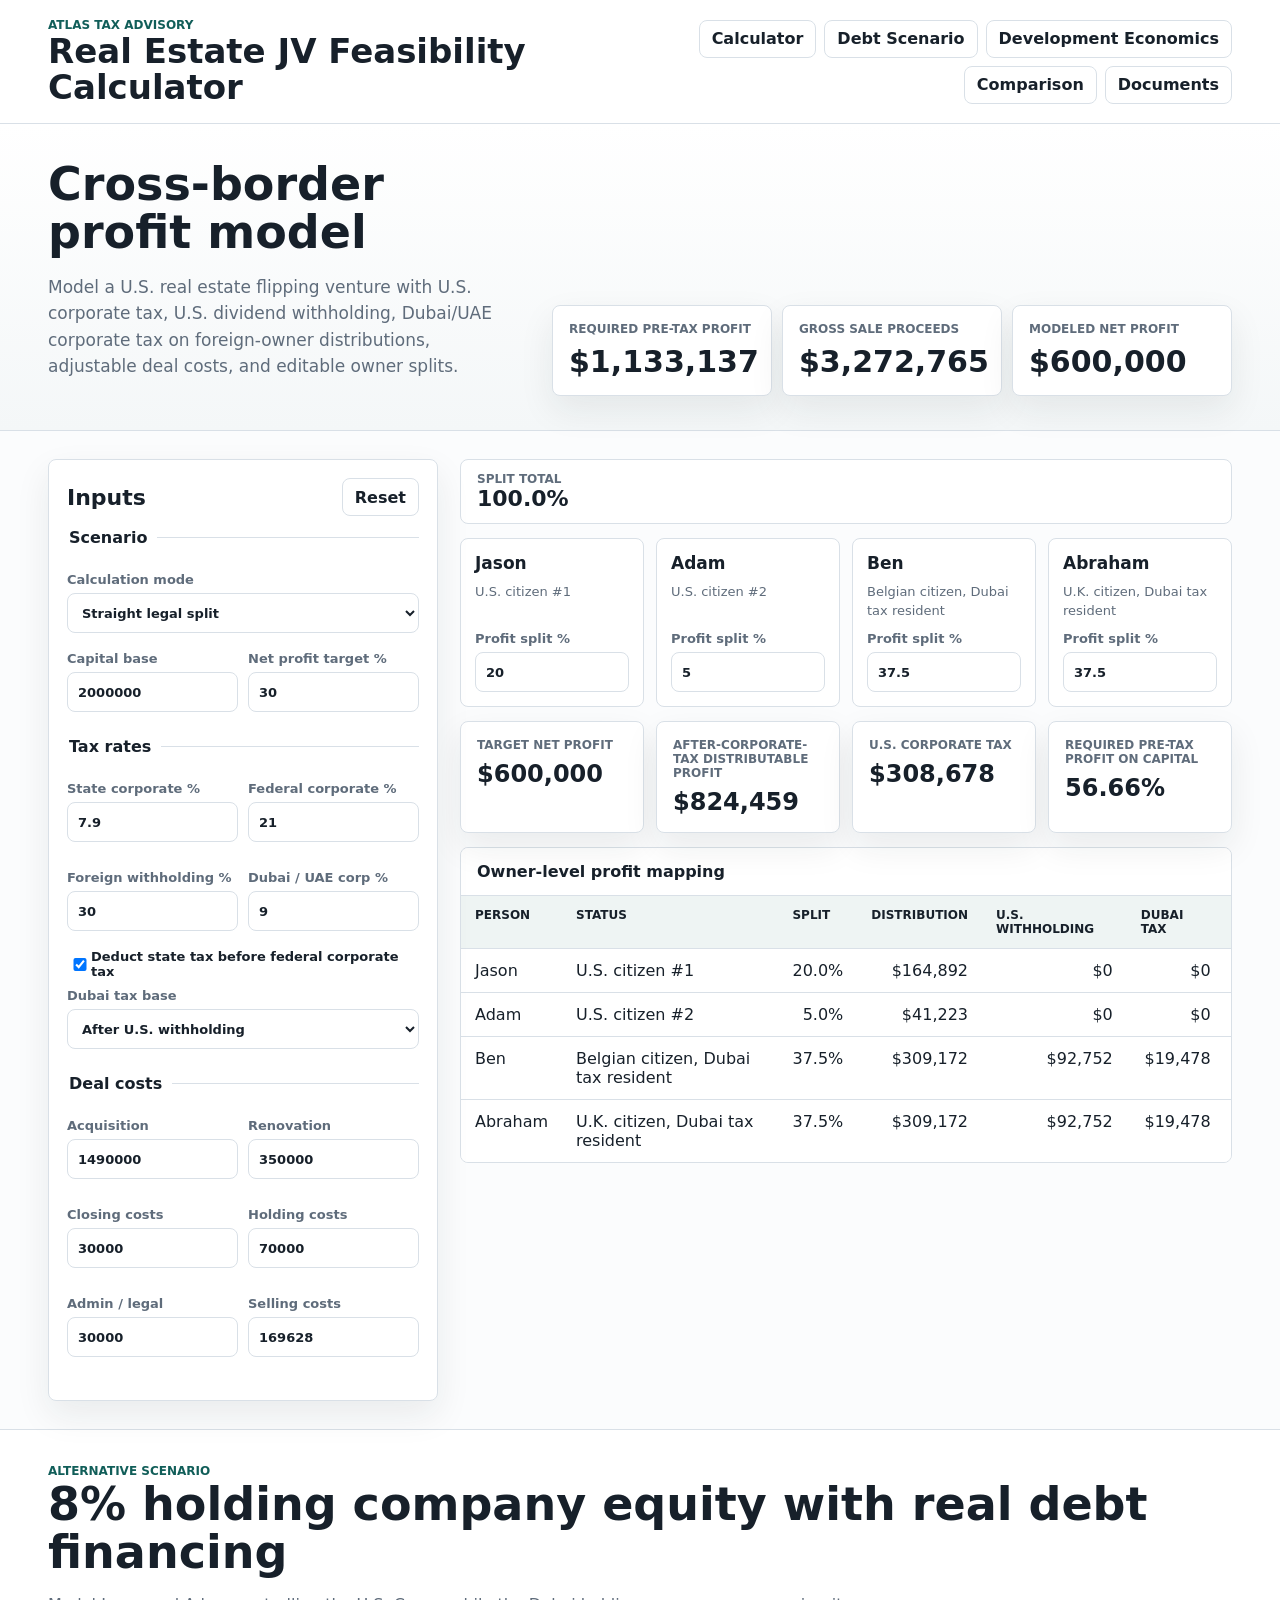
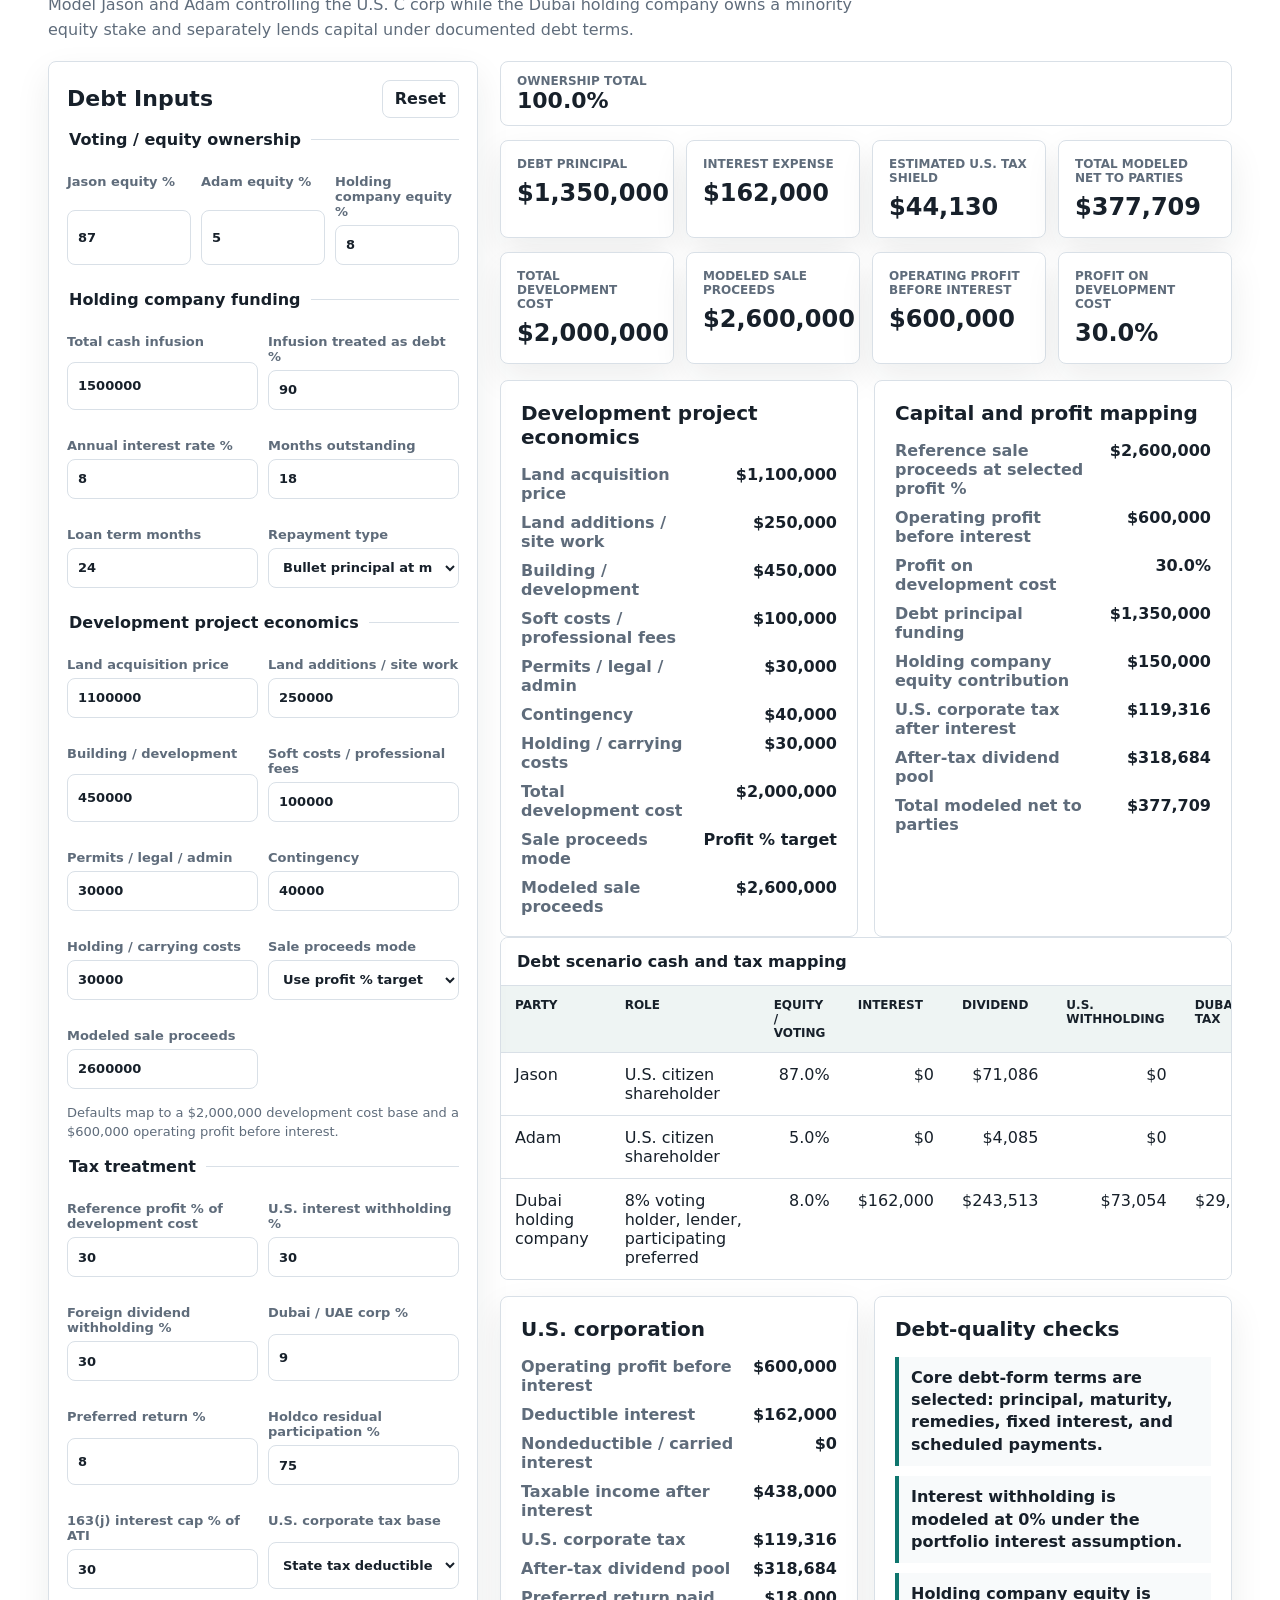
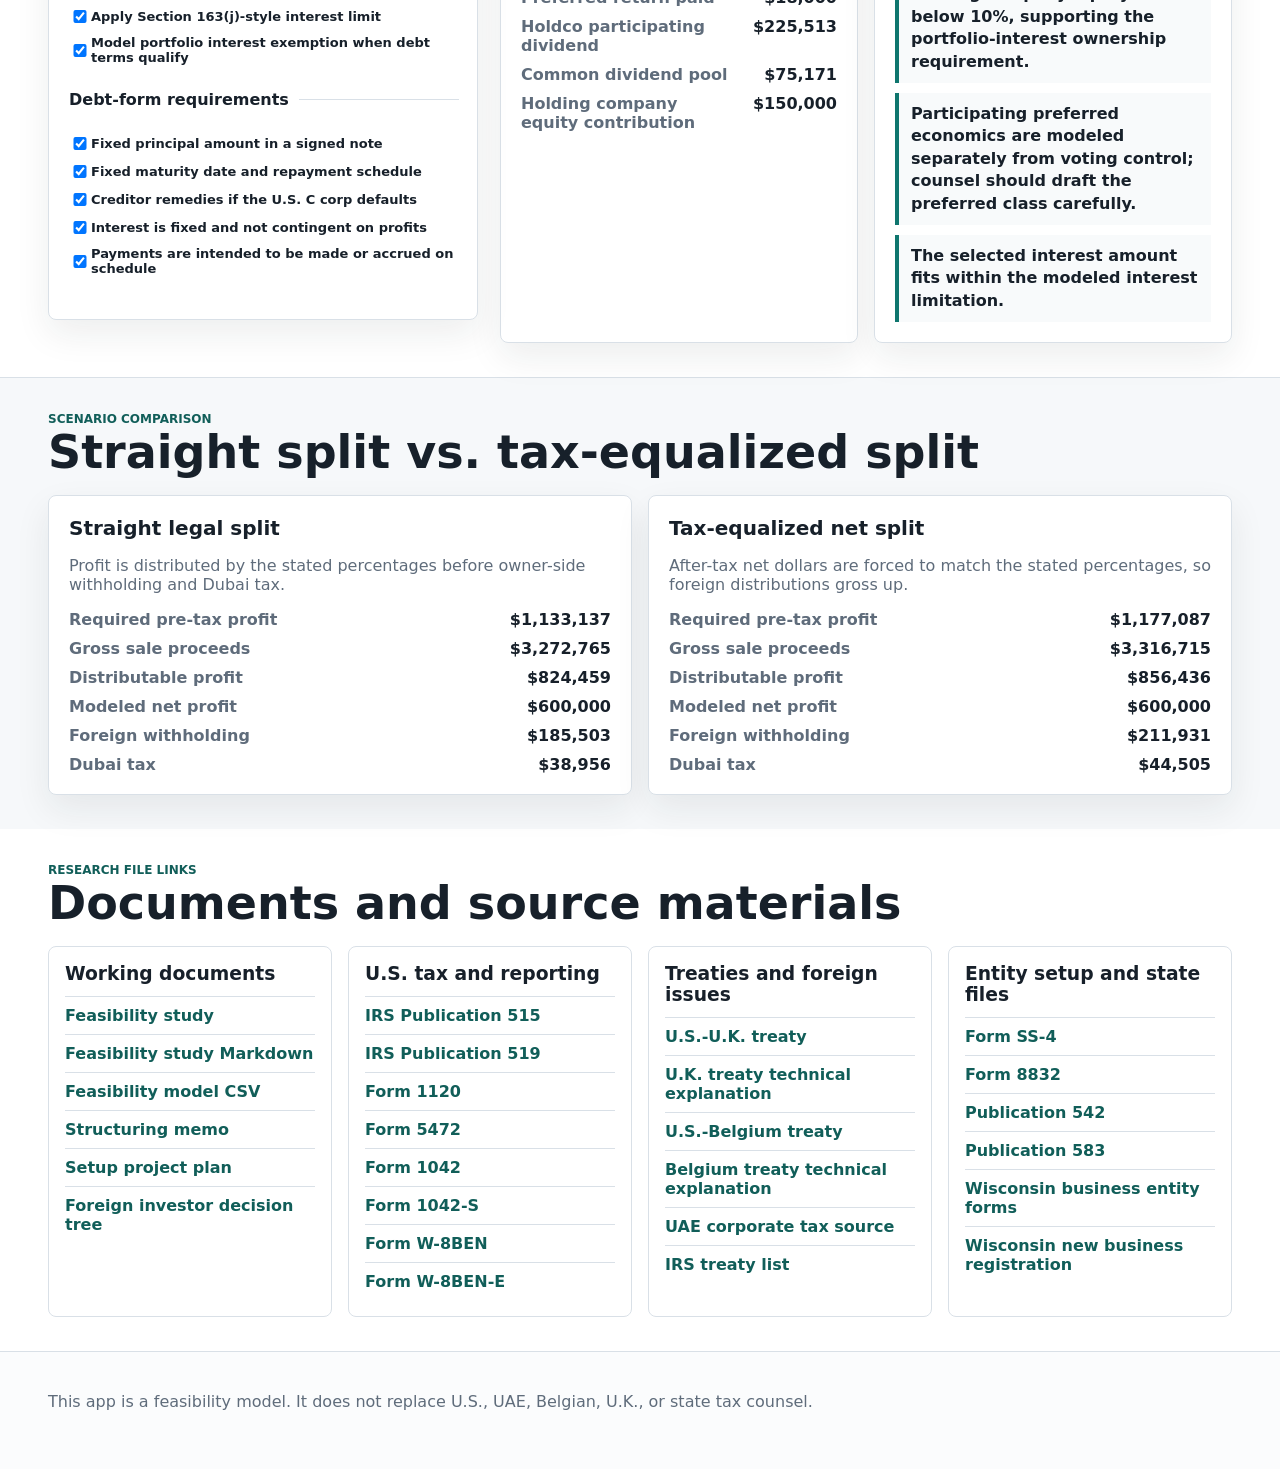
==== index.html @ 11dcb3d6 "Bust cache for development economics assets" ====
<!doctype html>
<html lang="en">
  <head>
    <meta charset="utf-8">
    <meta name="viewport" content="width=device-width, initial-scale=1">
    <title>Real Estate JV Tax Feasibility App</title>
    <link rel="stylesheet" href="assets/styles.css?v=20260604-dev-economics">
  </head>
  <body>
    <header class="topbar">
      <div>
        <p class="eyebrow">Atlas Tax Advisory</p>
        <h1>Real Estate JV Feasibility Calculator</h1>
      </div>
      <nav aria-label="Document navigation">
        <a href="#calculator">Calculator</a>
        <a href="#debt-scenario">Debt Scenario</a>
        <a href="#development-economics">Development Economics</a>
        <a href="#comparison">Comparison</a>
        <a href="#documents">Documents</a>
      </nav>
    </header>

    <main>
      <section class="summary-band" aria-labelledby="summary-title">
        <div>
          <h2 id="summary-title">Cross-border profit model</h2>
          <p>
            Model a U.S. real estate flipping venture with U.S. corporate tax, U.S. dividend withholding,
            Dubai/UAE corporate tax on foreign-owner distributions, adjustable deal costs, and editable owner splits.
          </p>
        </div>
        <div class="metric-strip" aria-live="polite">
          <div>
            <span>Required pre-tax profit</span>
            <strong id="heroPretax">$0</strong>
          </div>
          <div>
            <span>Gross sale proceeds</span>
            <strong id="heroProceeds">$0</strong>
          </div>
          <div>
            <span>Modeled net profit</span>
            <strong id="heroNet">$0</strong>
          </div>
        </div>
      </section>

      <section id="calculator" class="layout">
        <aside class="control-panel" aria-label="Calculator inputs">
          <div class="panel-head">
            <h2>Inputs</h2>
            <button id="resetBtn" type="button">Reset</button>
          </div>

          <fieldset>
            <legend>Scenario</legend>
            <label>
              <span>Calculation mode</span>
              <select id="mode">
                <option value="legal">Straight legal split</option>
                <option value="equalized">Tax-equalized net split</option>
              </select>
            </label>
            <div class="two-col">
              <label>
                <span>Capital base</span>
                <input id="capital" type="number" min="0" step="10000" value="2000000">
              </label>
              <label>
                <span>Net profit target %</span>
                <input id="targetNetPct" type="number" min="0" step="0.1" value="30">
              </label>
            </div>
          </fieldset>

          <fieldset>
            <legend>Tax rates</legend>
            <div class="two-col">
              <label>
                <span>State corporate %</span>
                <input id="stateTax" type="number" min="0" step="0.1" value="7.9">
              </label>
              <label>
                <span>Federal corporate %</span>
                <input id="federalTax" type="number" min="0" step="0.1" value="21">
              </label>
              <label>
                <span>Foreign withholding %</span>
                <input id="withholdingTax" type="number" min="0" step="0.1" value="30">
              </label>
              <label>
                <span>Dubai / UAE corp %</span>
                <input id="uaeTax" type="number" min="0" step="0.1" value="9">
              </label>
            </div>
            <label class="check-row">
              <input id="stateDeductible" type="checkbox" checked>
              <span>Deduct state tax before federal corporate tax</span>
            </label>
            <label>
              <span>Dubai tax base</span>
              <select id="uaeTaxBase">
                <option value="afterWithholding">After U.S. withholding</option>
                <option value="beforeWithholding">Before U.S. withholding</option>
              </select>
            </label>
          </fieldset>

          <fieldset>
            <legend>Deal costs</legend>
            <div class="two-col">
              <label>
                <span>Acquisition</span>
                <input id="acquisitionCost" type="number" min="0" step="10000" value="1490000">
              </label>
              <label>
                <span>Renovation</span>
                <input id="renovationCost" type="number" min="0" step="10000" value="350000">
              </label>
              <label>
                <span>Closing costs</span>
                <input id="closingCost" type="number" min="0" step="1000" value="30000">
              </label>
              <label>
                <span>Holding costs</span>
                <input id="holdingCost" type="number" min="0" step="1000" value="70000">
              </label>
              <label>
                <span>Admin / legal</span>
                <input id="adminCost" type="number" min="0" step="1000" value="30000">
              </label>
              <label>
                <span>Selling costs</span>
                <input id="sellingCost" type="number" min="0" step="1000" value="169628">
              </label>
            </div>
          </fieldset>
        </aside>

        <section class="workspace" aria-label="Calculator results">
          <div class="status-row">
            <div>
              <span>Split total</span>
              <strong id="splitTotal">100.0%</strong>
            </div>
            <p id="splitWarning" class="warning" role="status"></p>
          </div>

          <div class="owners" id="owners"></div>

          <div class="result-grid">
            <article>
              <span>Target net profit</span>
              <strong id="targetNet">$0</strong>
            </article>
            <article>
              <span>After-corporate-tax distributable profit</span>
              <strong id="distributableProfit">$0</strong>
            </article>
            <article>
              <span>U.S. corporate tax</span>
              <strong id="corpTaxTotal">$0</strong>
            </article>
            <article>
              <span>Required pre-tax profit on capital</span>
              <strong id="pretaxPct">0.0%</strong>
            </article>
          </div>

          <div class="table-wrap">
            <table>
              <caption>Owner-level profit mapping</caption>
              <thead>
                <tr>
                  <th>Person</th>
                  <th>Status</th>
                  <th>Split</th>
                  <th>Distribution</th>
                  <th>U.S. withholding</th>
                  <th>Dubai tax</th>
                  <th>Modeled net</th>
                </tr>
              </thead>
              <tbody id="ownerRows"></tbody>
            </table>
          </div>
        </section>
      </section>

      <section id="debt-scenario" class="debt-band" aria-labelledby="debt-title">
        <div class="section-title">
          <p class="eyebrow">Alternative scenario</p>
          <h2 id="debt-title">8% holding company equity with real debt financing</h2>
          <p>
            Model Jason and Adam controlling the U.S. C corp while the Dubai holding company owns a minority
            equity stake and separately lends capital under documented debt terms.
          </p>
        </div>

        <div class="debt-layout">
          <aside class="control-panel debt-panel" aria-label="Debt scenario inputs">
            <div class="panel-head">
              <h2>Debt Inputs</h2>
              <button id="debtResetBtn" type="button">Reset</button>
            </div>

            <fieldset>
              <legend>Voting / equity ownership</legend>
              <div class="three-col">
                <label>
                  <span>Jason equity %</span>
                  <input id="debtJasonEquity" type="number" min="0" step="0.1" value="87">
                </label>
                <label>
                  <span>Adam equity %</span>
                  <input id="debtAdamEquity" type="number" min="0" step="0.1" value="5">
                </label>
                <label>
                  <span>Holding company equity %</span>
                  <input id="debtHoldcoEquity" type="number" min="0" step="0.1" value="8">
                </label>
              </div>
            </fieldset>

            <fieldset>
              <legend>Holding company funding</legend>
              <div class="two-col">
                <label>
                  <span>Total cash infusion</span>
                  <input id="holdcoInfusion" type="number" min="0" step="10000" value="1500000">
                </label>
                <label>
                  <span>Infusion treated as debt %</span>
                  <input id="debtFundingPct" type="number" min="0" max="100" step="1" value="90">
                </label>
                <label>
                  <span>Annual interest rate %</span>
                  <input id="interestRate" type="number" min="0" step="0.1" value="8">
                </label>
                <label>
                  <span>Months outstanding</span>
                  <input id="monthsOutstanding" type="number" min="1" step="1" value="18">
                </label>
                <label>
                  <span>Loan term months</span>
                  <input id="loanTermMonths" type="number" min="1" step="1" value="24">
                </label>
                <label>
                  <span>Repayment type</span>
                  <select id="repaymentType">
                    <option value="bullet">Bullet principal at maturity</option>
                    <option value="amortizing">Level principal amortization</option>
                  </select>
                </label>
              </div>
            </fieldset>

            <fieldset id="development-economics">
              <legend>Development project economics</legend>
              <div class="two-col">
                <label>
                  <span>Land acquisition price</span>
                  <input id="devLandCost" type="number" min="0" step="10000" value="1100000">
                </label>
                <label>
                  <span>Land additions / site work</span>
                  <input id="devLandImprovements" type="number" min="0" step="10000" value="250000">
                </label>
                <label>
                  <span>Building / development</span>
                  <input id="devHardCosts" type="number" min="0" step="10000" value="450000">
                </label>
                <label>
                  <span>Soft costs / professional fees</span>
                  <input id="devSoftCosts" type="number" min="0" step="5000" value="100000">
                </label>
                <label>
                  <span>Permits / legal / admin</span>
                  <input id="devAdminCosts" type="number" min="0" step="5000" value="30000">
                </label>
                <label>
                  <span>Contingency</span>
                  <input id="devContingency" type="number" min="0" step="5000" value="40000">
                </label>
                <label>
                  <span>Holding / carrying costs</span>
                  <input id="devCarryingCosts" type="number" min="0" step="5000" value="30000">
                </label>
                <label>
                  <span>Sale proceeds mode</span>
                  <select id="devSaleMode">
                    <option value="targetProfit">Use profit % target</option>
                    <option value="manualSale">Use manual sale proceeds</option>
                  </select>
                </label>
                <label>
                  <span>Modeled sale proceeds</span>
                  <input id="devSaleProceeds" type="number" min="0" step="10000" value="2600000">
                </label>
              </div>
              <p class="field-note">
                Defaults map to a $2,000,000 development cost base and a $600,000 operating profit before interest.
              </p>
            </fieldset>

            <fieldset>
              <legend>Tax treatment</legend>
              <div class="two-col">
                <label>
                  <span>Reference profit % of development cost</span>
                  <input id="debtOperatingProfitPct" type="number" min="0" step="0.1" value="30">
                </label>
                <label>
                  <span>U.S. interest withholding %</span>
                  <input id="interestWithholdingRate" type="number" min="0" step="0.1" value="30">
                </label>
                <label>
                  <span>Foreign dividend withholding %</span>
                  <input id="debtDividendWithholdingRate" type="number" min="0" step="0.1" value="30">
                </label>
                <label>
                  <span>Dubai / UAE corp %</span>
                  <input id="debtUaeTaxRate" type="number" min="0" step="0.1" value="9">
                </label>
                <label>
                  <span>Preferred return %</span>
                  <input id="preferredReturnRate" type="number" min="0" step="0.1" value="8">
                </label>
                <label>
                  <span>Holdco residual participation %</span>
                  <input id="preferredParticipationPct" type="number" min="0" max="100" step="0.1" value="75">
                </label>
                <label>
                  <span>163(j) interest cap % of ATI</span>
                  <input id="interestLimitPct" type="number" min="0" step="1" value="30">
                </label>
                <label>
                  <span>U.S. corporate tax base</span>
                  <select id="debtStateDeductible">
                    <option value="yes">State tax deductible federally</option>
                    <option value="no">State tax not deductible federally</option>
                  </select>
                </label>
              </div>
              <label class="check-row">
                <input id="applyInterestLimit" type="checkbox" checked>
                <span>Apply Section 163(j)-style interest limit</span>
              </label>
              <label class="check-row">
                <input id="portfolioInterestExemption" type="checkbox" checked>
                <span>Model portfolio interest exemption when debt terms qualify</span>
              </label>
            </fieldset>

            <fieldset>
              <legend>Debt-form requirements</legend>
              <label class="check-row">
                <input id="fixedPrincipal" type="checkbox" checked>
                <span>Fixed principal amount in a signed note</span>
              </label>
              <label class="check-row">
                <input id="fixedMaturity" type="checkbox" checked>
                <span>Fixed maturity date and repayment schedule</span>
              </label>
              <label class="check-row">
                <input id="creditorRights" type="checkbox" checked>
                <span>Creditor remedies if the U.S. C corp defaults</span>
              </label>
              <label class="check-row">
                <input id="nonContingentInterest" type="checkbox" checked>
                <span>Interest is fixed and not contingent on profits</span>
              </label>
              <label class="check-row">
                <input id="actualPaymentIntent" type="checkbox" checked>
                <span>Payments are intended to be made or accrued on schedule</span>
              </label>
            </fieldset>
          </aside>

          <section class="workspace" aria-label="Debt scenario results">
            <div class="status-row">
              <div>
                <span>Ownership total</span>
                <strong id="debtOwnershipTotal">100.0%</strong>
              </div>
              <p id="debtWarning" class="warning" role="status"></p>
            </div>

            <div class="result-grid debt-results">
              <article>
                <span>Debt principal</span>
                <strong id="debtPrincipal">$0</strong>
              </article>
              <article>
                <span>Interest expense</span>
                <strong id="interestExpense">$0</strong>
              </article>
              <article>
                <span>Estimated U.S. tax shield</span>
                <strong id="taxShield">$0</strong>
              </article>
              <article>
                <span>Total modeled net to parties</span>
                <strong id="debtModeledNet">$0</strong>
              </article>
            </div>

            <div class="result-grid development-results">
              <article>
                <span>Total development cost</span>
                <strong id="devTotalCost">$0</strong>
              </article>
              <article>
                <span>Modeled sale proceeds</span>
                <strong id="devModeledSale">$0</strong>
              </article>
              <article>
                <span>Operating profit before interest</span>
                <strong id="devOperatingProfit">$0</strong>
              </article>
              <article>
                <span>Profit on development cost</span>
                <strong id="devProfitPct">0.0%</strong>
              </article>
            </div>

            <div class="project-economics-grid">
              <article>
                <h3>Development project economics</h3>
                <dl id="developmentSummary"></dl>
              </article>
              <article>
                <h3>Capital and profit mapping</h3>
                <dl id="capitalMappingSummary"></dl>
              </article>
            </div>

            <div class="table-wrap">
              <table>
                <caption>Debt scenario cash and tax mapping</caption>
                <thead>
                  <tr>
                    <th>Party</th>
                    <th>Role</th>
                    <th>Equity / voting</th>
                    <th>Interest</th>
                    <th>Dividend</th>
                    <th>U.S. withholding</th>
                    <th>Dubai tax</th>
                    <th>Modeled net</th>
                  </tr>
                </thead>
                <tbody id="debtRows"></tbody>
              </table>
            </div>

            <div class="compare-grid debt-detail-grid">
              <article>
                <h3>U.S. corporation</h3>
                <dl id="debtCorpSummary"></dl>
              </article>
              <article>
                <h3>Debt-quality checks</h3>
                <ul id="debtQualityList" class="risk-list"></ul>
              </article>
            </div>
          </section>
        </div>
      </section>

      <section id="comparison" class="comparison-band" aria-labelledby="comparison-title">
        <div class="section-title">
          <p class="eyebrow">Scenario comparison</p>
          <h2 id="comparison-title">Straight split vs. tax-equalized split</h2>
        </div>
        <div class="compare-grid">
          <article>
            <h3>Straight legal split</h3>
            <p>Profit is distributed by the stated percentages before owner-side withholding and Dubai tax.</p>
            <dl id="legalSummary"></dl>
          </article>
          <article>
            <h3>Tax-equalized net split</h3>
            <p>After-tax net dollars are forced to match the stated percentages, so foreign distributions gross up.</p>
            <dl id="equalizedSummary"></dl>
          </article>
        </div>
      </section>

      <section id="documents" class="documents-band" aria-labelledby="documents-title">
        <div class="section-title">
          <p class="eyebrow">Research file links</p>
          <h2 id="documents-title">Documents and source materials</h2>
        </div>
        <div class="document-grid">
          <article>
            <h3>Working documents</h3>
            <a href="research/real-estate-jv-tax-2026-06-03/feasibility-study-20pct-net-profit.html">Feasibility study</a>
            <a href="research/real-estate-jv-tax-2026-06-03/feasibility-study-20pct-net-profit.md">Feasibility study Markdown</a>
            <a href="research/real-estate-jv-tax-2026-06-03/feasibility-study-20pct-net-profit-model.csv">Feasibility model CSV</a>
            <a href="research/real-estate-jv-tax-2026-06-03/structuring-memo.html">Structuring memo</a>
            <a href="research/real-estate-jv-tax-2026-06-03/project-plan.html">Setup project plan</a>
            <a href="research/real-estate-jv-tax-2026-06-03/foreign-investor-decision-tree.html">Foreign investor decision tree</a>
          </article>
          <article>
            <h3>U.S. tax and reporting</h3>
            <a href="https://www.irs.gov/pub/irs-pdf/p515.pdf">IRS Publication 515</a>
            <a href="https://www.irs.gov/pub/irs-pdf/p519.pdf">IRS Publication 519</a>
            <a href="https://www.irs.gov/pub/irs-pdf/f1120.pdf">Form 1120</a>
            <a href="https://www.irs.gov/pub/irs-pdf/f5472.pdf">Form 5472</a>
            <a href="https://www.irs.gov/pub/irs-pdf/f1042.pdf">Form 1042</a>
            <a href="https://www.irs.gov/pub/irs-pdf/f1042s.pdf">Form 1042-S</a>
            <a href="https://www.irs.gov/pub/irs-pdf/fw8ben.pdf">Form W-8BEN</a>
            <a href="https://www.irs.gov/pub/irs-pdf/fw8bene.pdf">Form W-8BEN-E</a>
          </article>
          <article>
            <h3>Treaties and foreign issues</h3>
            <a href="https://home.treasury.gov/system/files/131/Treaty-UK-7-24-2001.pdf">U.S.-U.K. treaty</a>
            <a href="https://www.irs.gov/pub/irs-trty/uktech.pdf">U.K. treaty technical explanation</a>
            <a href="https://www.irs.gov/pub/irs-trty/belgium.pdf">U.S.-Belgium treaty</a>
            <a href="https://www.irs.gov/pub/irs-trty/belgtech.pdf">Belgium treaty technical explanation</a>
            <a href="https://tax.gov.ae/en/taxes/corporate.tax.aspx">UAE corporate tax source</a>
            <a href="https://www.irs.gov/businesses/international-businesses/united-states-income-tax-treaties-a-to-z">IRS treaty list</a>
          </article>
          <article>
            <h3>Entity setup and state files</h3>
            <a href="https://www.irs.gov/pub/irs-pdf/fss4.pdf">Form SS-4</a>
            <a href="https://www.irs.gov/pub/irs-pdf/f8832.pdf">Form 8832</a>
            <a href="https://www.irs.gov/pub/irs-pdf/p542.pdf">Publication 542</a>
            <a href="https://www.irs.gov/pub/irs-pdf/p583.pdf">Publication 583</a>
            <a href="https://wdfi.org/corporations/forms/">Wisconsin business entity forms</a>
            <a href="https://www.revenue.wi.gov/Pages/Businesses/New-Business-home.aspx">Wisconsin new business registration</a>
          </article>
        </div>
      </section>
    </main>

    <footer>
      <p>This app is a feasibility model. It does not replace U.S., UAE, Belgian, U.K., or state tax counsel.</p>
    </footer>

    <script src="assets/app.js?v=20260604-dev-economics"></script>
  </body>
</html>
---- assets/styles.css ----
:root {
  color-scheme: light;
  --ink: #17202a;
  --muted: #5f6c7b;
  --line: #d9e0e7;
  --panel: #ffffff;
  --accent: #0f766e;
  --accent-strong: #115e59;
  --danger: #a33a2a;
  --shadow: 0 14px 35px rgba(23, 32, 42, 0.08);
}

* {
  box-sizing: border-box;
}

body {
  margin: 0;
  font-family: Inter, ui-sans-serif, system-ui, -apple-system, BlinkMacSystemFont, "Segoe UI", sans-serif;
  color: var(--ink);
  background: #fbfcfd;
}

a {
  color: var(--accent-strong);
  text-decoration: none;
}

a:hover {
  text-decoration: underline;
}

.topbar {
  position: sticky;
  top: 0;
  z-index: 10;
  display: flex;
  justify-content: space-between;
  gap: 20px;
  align-items: center;
  padding: 18px clamp(18px, 4vw, 48px);
  background: rgba(255, 255, 255, 0.94);
  border-bottom: 1px solid var(--line);
  backdrop-filter: blur(14px);
}

.topbar h1 {
  margin: 2px 0 0;
  font-size: clamp(22px, 3vw, 34px);
  line-height: 1.05;
}

.eyebrow {
  margin: 0;
  color: var(--accent-strong);
  font-weight: 700;
  font-size: 12px;
  text-transform: uppercase;
  letter-spacing: 0;
}

nav {
  display: flex;
  gap: 8px;
  flex-wrap: wrap;
  justify-content: flex-end;
}

nav a,
button {
  min-height: 38px;
  border: 1px solid var(--line);
  border-radius: 8px;
  padding: 8px 12px;
  background: #fff;
  color: var(--ink);
  font: inherit;
  font-weight: 650;
  cursor: pointer;
}

button:hover,
nav a:hover {
  border-color: var(--accent);
  text-decoration: none;
}

main {
  width: min(1440px, 100%);
  margin: 0 auto;
}

.summary-band,
.comparison-band,
.documents-band,
.debt-band {
  padding: 34px clamp(18px, 4vw, 48px);
}

.summary-band {
  display: grid;
  grid-template-columns: minmax(0, 1fr) minmax(320px, 680px);
  gap: 28px;
  align-items: end;
  border-bottom: 1px solid var(--line);
  background: linear-gradient(180deg, #ffffff 0%, #f4f7f8 100%);
}

.summary-band h2,
.section-title h2 {
  margin: 3px 0 0;
  font-size: clamp(26px, 4vw, 46px);
  line-height: 1.04;
}

.summary-band p {
  max-width: 760px;
  color: var(--muted);
  font-size: 17px;
  line-height: 1.55;
}

.section-title p:not(.eyebrow) {
  max-width: 850px;
  color: var(--muted);
  line-height: 1.55;
}

.metric-strip {
  display: grid;
  grid-template-columns: repeat(3, minmax(0, 1fr));
  gap: 10px;
}

.metric-strip div,
.result-grid article,
.compare-grid article {
  background: var(--panel);
  border: 1px solid var(--line);
  border-radius: 8px;
  box-shadow: var(--shadow);
}

.metric-strip div {
  padding: 16px;
}

.metric-strip span,
.result-grid span,
.status-row span {
  display: block;
  color: var(--muted);
  font-size: 12px;
  font-weight: 700;
  text-transform: uppercase;
  letter-spacing: 0;
}

.metric-strip strong {
  display: block;
  margin-top: 8px;
  font-size: clamp(20px, 2.5vw, 30px);
}

.layout {
  display: grid;
  grid-template-columns: 390px minmax(0, 1fr);
  align-items: start;
  gap: 22px;
  padding: 28px clamp(18px, 4vw, 48px);
}

.control-panel {
  position: sticky;
  top: 94px;
  background: var(--panel);
  border: 1px solid var(--line);
  border-radius: 8px;
  box-shadow: var(--shadow);
  padding: 18px;
}

.panel-head {
  display: flex;
  justify-content: space-between;
  gap: 12px;
  align-items: center;
  margin-bottom: 12px;
}

.panel-head h2 {
  margin: 0;
  font-size: 22px;
}

fieldset {
  border: 0;
  border-top: 1px solid var(--line);
  margin: 0;
  padding: 16px 0;
}

legend {
  padding-right: 10px;
  color: var(--ink);
  font-weight: 750;
}

label {
  display: grid;
  gap: 6px;
  margin: 9px 0;
  color: var(--muted);
  font-size: 13px;
  font-weight: 700;
}

.field-note {
  margin: 6px 0 0;
  color: var(--muted);
  font-size: 13px;
  line-height: 1.45;
}

input,
select {
  width: 100%;
  min-height: 40px;
  border: 1px solid var(--line);
  border-radius: 8px;
  padding: 8px 10px;
  background: #fff;
  color: var(--ink);
  font: inherit;
}

input:focus,
select:focus {
  outline: 2px solid rgba(15, 118, 110, 0.2);
  border-color: var(--accent);
}

.two-col {
  display: grid;
  grid-template-columns: repeat(2, minmax(0, 1fr));
  gap: 10px;
}

.three-col {
  display: grid;
  grid-template-columns: repeat(3, minmax(0, 1fr));
  gap: 10px;
}

.check-row {
  grid-template-columns: 18px 1fr;
  align-items: center;
  color: var(--ink);
  font-weight: 650;
}

.check-row input {
  min-height: auto;
}

.workspace {
  min-width: 0;
}

.status-row {
  display: flex;
  justify-content: space-between;
  gap: 16px;
  align-items: center;
  min-height: 54px;
  padding: 12px 16px;
  border: 1px solid var(--line);
  border-radius: 8px;
  background: #fff;
}

.status-row strong {
  font-size: 22px;
}

.warning {
  margin: 0;
  color: var(--danger);
  font-weight: 700;
}

.owners {
  display: grid;
  grid-template-columns: repeat(4, minmax(180px, 1fr));
  gap: 12px;
  margin: 14px 0;
}

.owner-card {
  border: 1px solid var(--line);
  border-radius: 8px;
  background: #fff;
  padding: 14px;
}

.owner-card h3 {
  margin: 0 0 10px;
  font-size: 17px;
}

.owner-card p {
  min-height: 38px;
  margin: 0 0 10px;
  color: var(--muted);
  font-size: 13px;
  line-height: 1.45;
}

.owner-card label {
  margin-bottom: 0;
}

.result-grid {
  display: grid;
  grid-template-columns: repeat(4, minmax(0, 1fr));
  gap: 12px;
  margin: 14px 0;
}

.result-grid article {
  padding: 16px;
}

.result-grid strong {
  display: block;
  margin-top: 8px;
  font-size: 24px;
}

.table-wrap {
  overflow-x: auto;
  border: 1px solid var(--line);
  border-radius: 8px;
  background: #fff;
}

table {
  width: 100%;
  border-collapse: collapse;
  min-width: 880px;
}

caption {
  padding: 14px 16px;
  text-align: left;
  font-weight: 800;
}

th,
td {
  padding: 12px 14px;
  border-top: 1px solid var(--line);
  text-align: left;
  vertical-align: top;
}

th {
  background: #eef4f3;
  font-size: 12px;
  text-transform: uppercase;
  letter-spacing: 0;
}

td.num {
  text-align: right;
  font-variant-numeric: tabular-nums;
}

.comparison-band {
  border-top: 1px solid var(--line);
  background: #f6f8fa;
}

.debt-band {
  border-top: 1px solid var(--line);
  background: #ffffff;
}

.debt-layout {
  display: grid;
  grid-template-columns: 430px minmax(0, 1fr);
  gap: 22px;
  align-items: start;
}

.debt-panel {
  top: 94px;
}

.debt-results {
  grid-template-columns: repeat(4, minmax(0, 1fr));
}

.debt-detail-grid {
  margin-top: 16px;
}

.project-economics-grid {
  display: grid;
  grid-template-columns: repeat(2, minmax(0, 1fr));
  gap: 16px;
  margin-top: 16px;
}

.project-economics-grid article {
  border: 1px solid var(--line);
  border-radius: 8px;
  background: #fff;
  padding: 20px;
}

.project-economics-grid h3 {
  margin: 0 0 8px;
  font-size: 20px;
}

.risk-list {
  display: grid;
  gap: 10px;
  margin: 16px 0 0;
  padding: 0;
  list-style: none;
}

.risk-list li {
  border-left: 4px solid var(--line);
  padding: 10px 12px;
  background: #f8fafb;
  color: var(--muted);
  font-weight: 650;
  line-height: 1.4;
}

.risk-list li.ok {
  border-left-color: var(--accent);
  color: var(--ink);
}

.risk-list li.risk {
  border-left-color: var(--danger);
  color: var(--danger);
  background: #fff7f5;
}

.section-title {
  margin-bottom: 18px;
}

.compare-grid {
  display: grid;
  grid-template-columns: repeat(2, minmax(0, 1fr));
  gap: 16px;
}

.compare-grid article {
  padding: 20px;
}

.compare-grid h3 {
  margin: 0 0 8px;
  font-size: 20px;
}

.compare-grid p {
  color: var(--muted);
}

dl {
  display: grid;
  grid-template-columns: minmax(0, 1fr) auto;
  gap: 10px 16px;
  margin: 16px 0 0;
}

dt {
  color: var(--muted);
  font-weight: 700;
}

dd {
  margin: 0;
  font-weight: 800;
  text-align: right;
}

.documents-band {
  background: #fff;
}

.document-grid {
  display: grid;
  grid-template-columns: repeat(4, minmax(0, 1fr));
  gap: 16px;
}

.document-grid article {
  border: 1px solid var(--line);
  border-radius: 8px;
  padding: 16px;
  background: #fff;
}

.document-grid h3 {
  margin: 0 0 12px;
}

.document-grid a {
  display: block;
  padding: 9px 0;
  border-top: 1px solid var(--line);
  font-weight: 650;
}

footer {
  padding: 24px clamp(18px, 4vw, 48px) 42px;
  color: var(--muted);
  border-top: 1px solid var(--line);
}

@media (max-width: 1180px) {
  .layout,
  .summary-band,
  .debt-layout {
    grid-template-columns: 1fr;
  }

  .control-panel {
    position: static;
  }

  .owners,
  .document-grid {
    grid-template-columns: repeat(2, minmax(0, 1fr));
  }
}

@media (max-width: 760px) {
  .topbar {
    position: static;
    align-items: flex-start;
    flex-direction: column;
  }

  nav {
    justify-content: flex-start;
  }

  .metric-strip,
  .result-grid,
  .compare-grid,
  .project-economics-grid,
  .owners,
  .document-grid,
  .two-col,
  .three-col {
    grid-template-columns: 1fr;
  }

  .status-row {
    align-items: flex-start;
    flex-direction: column;
  }
}
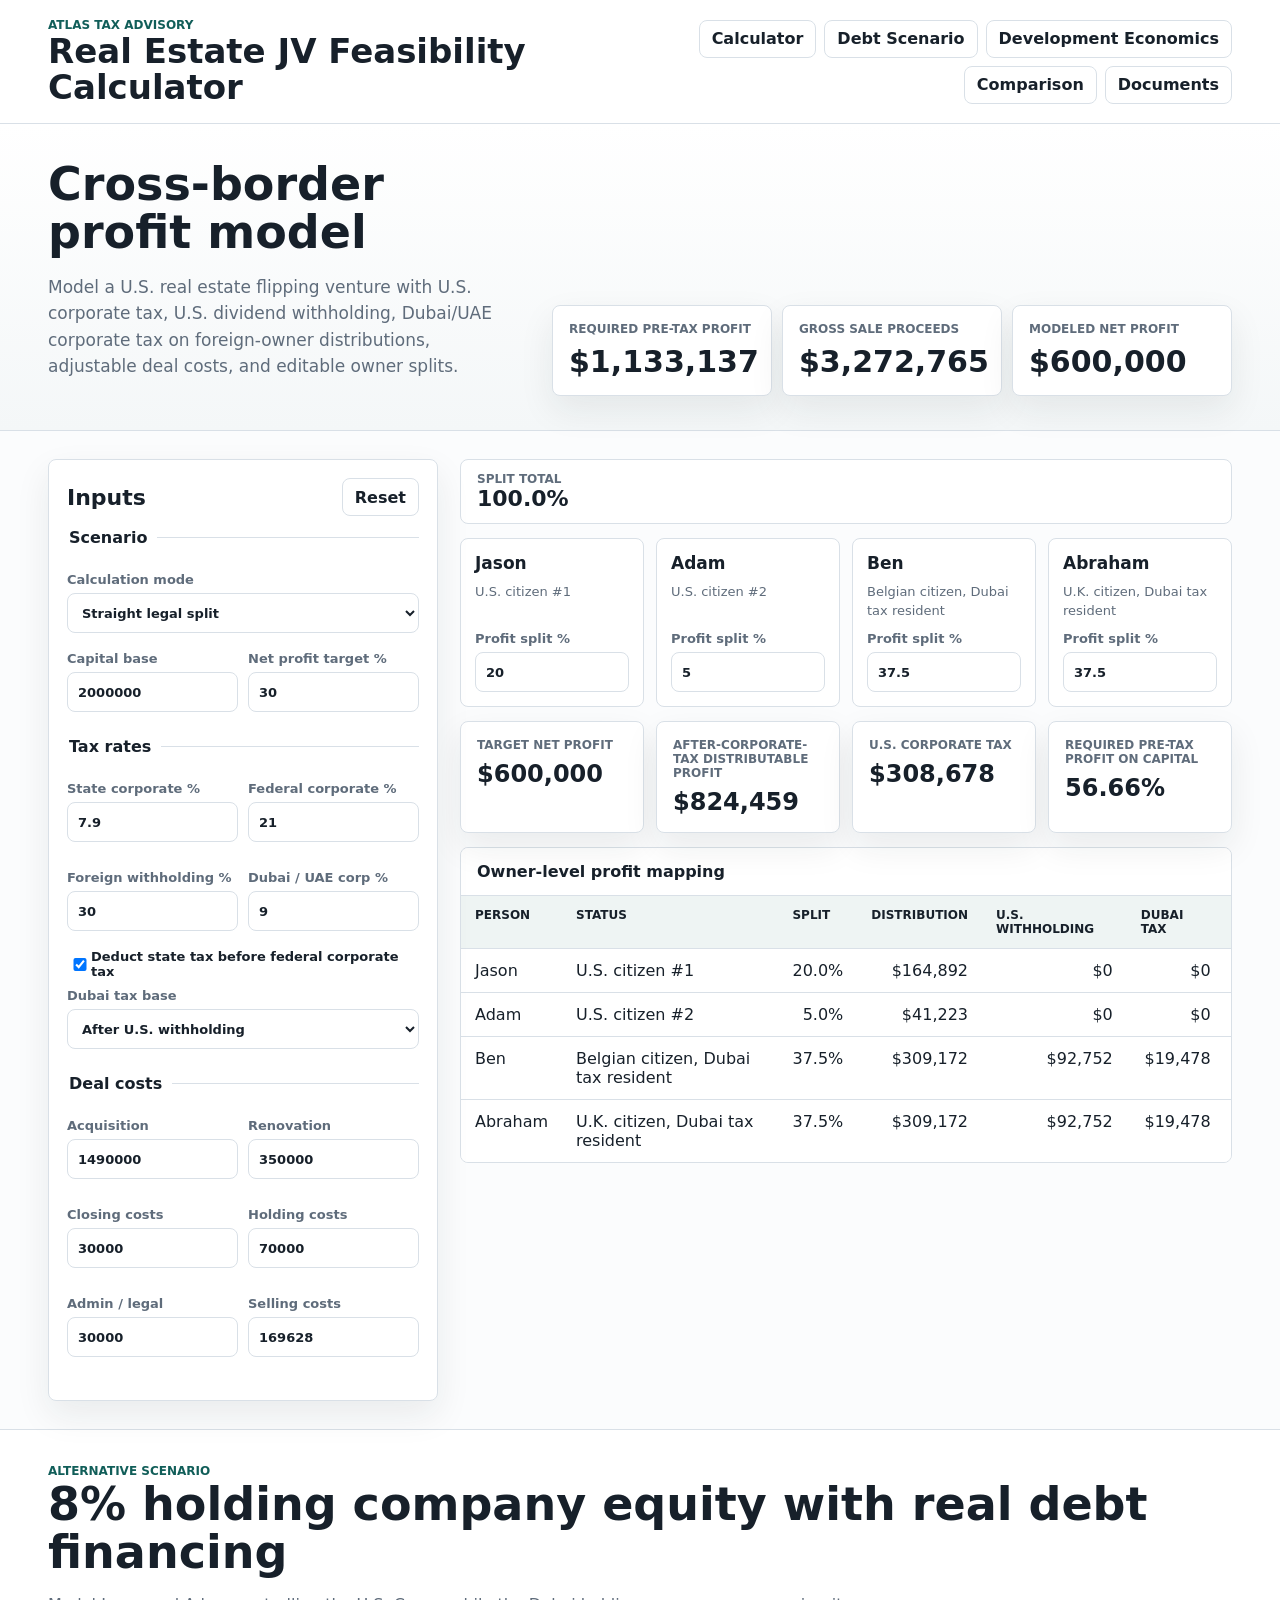
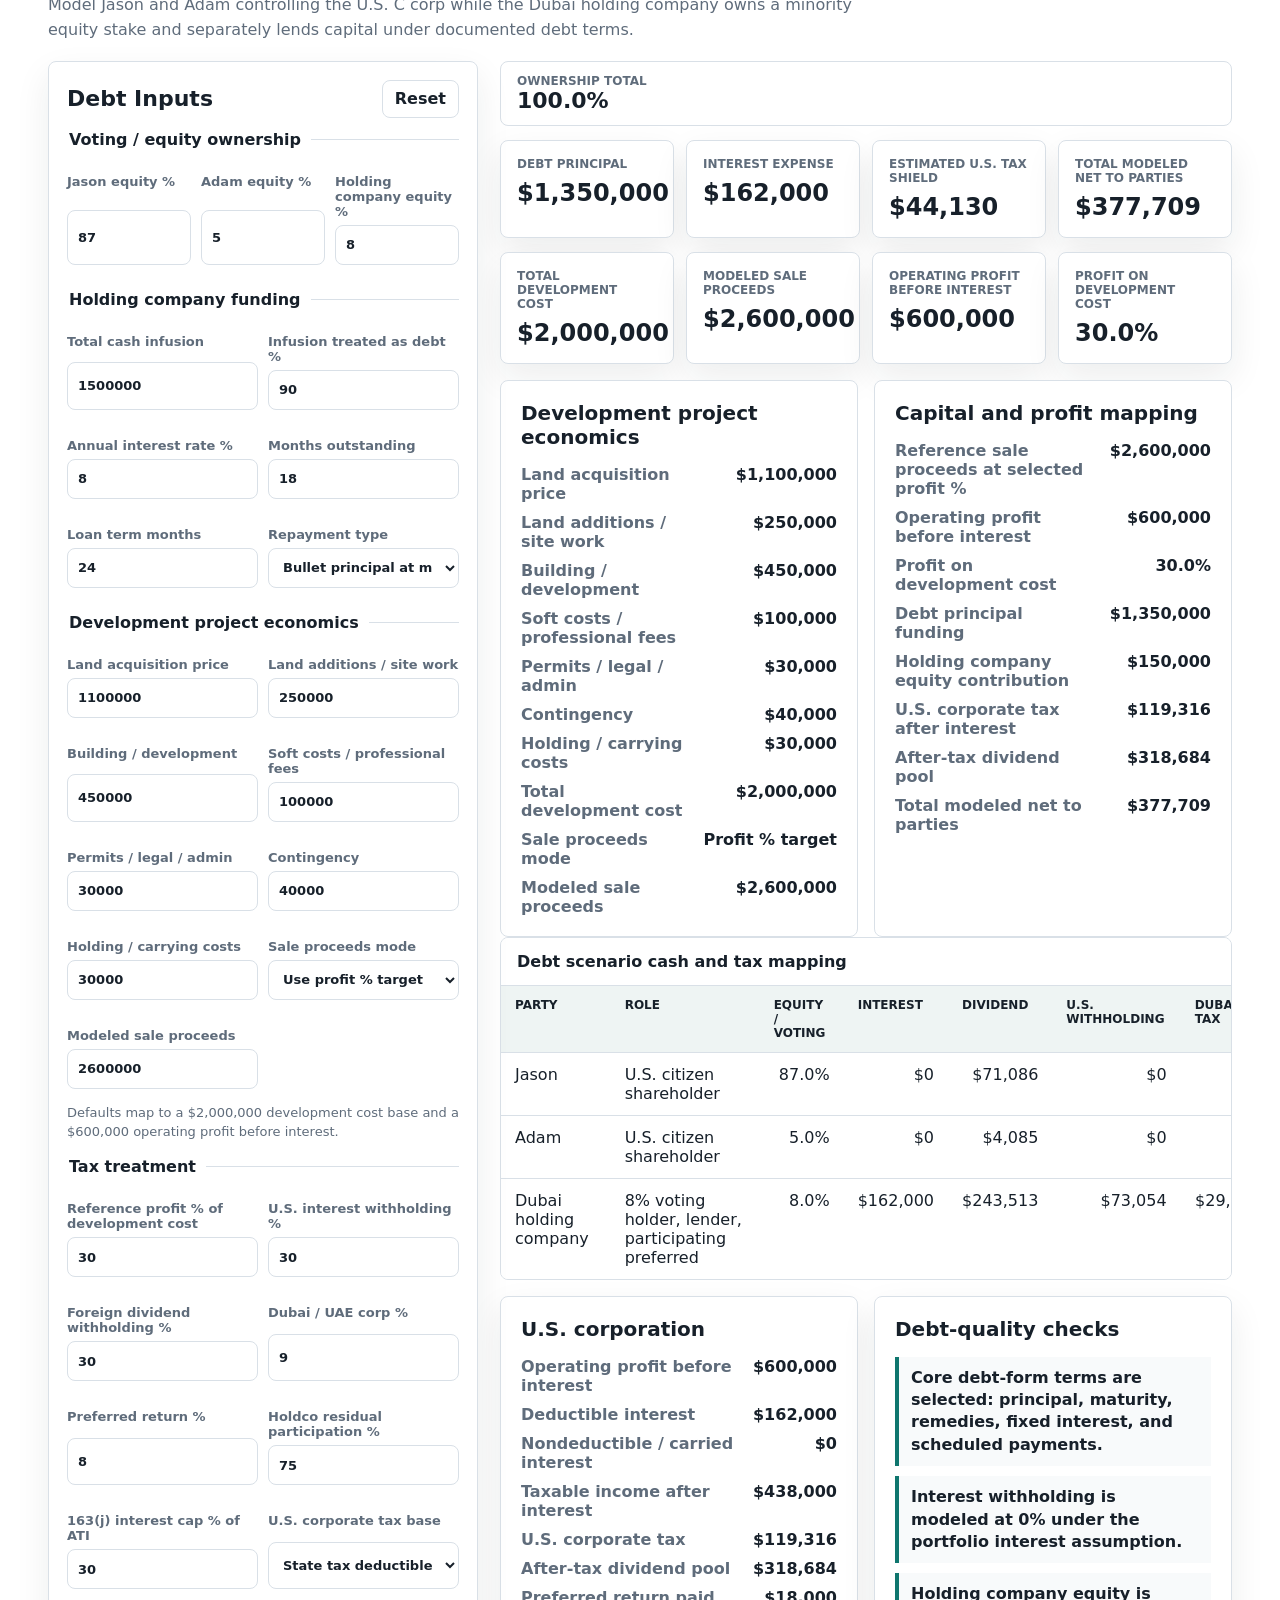
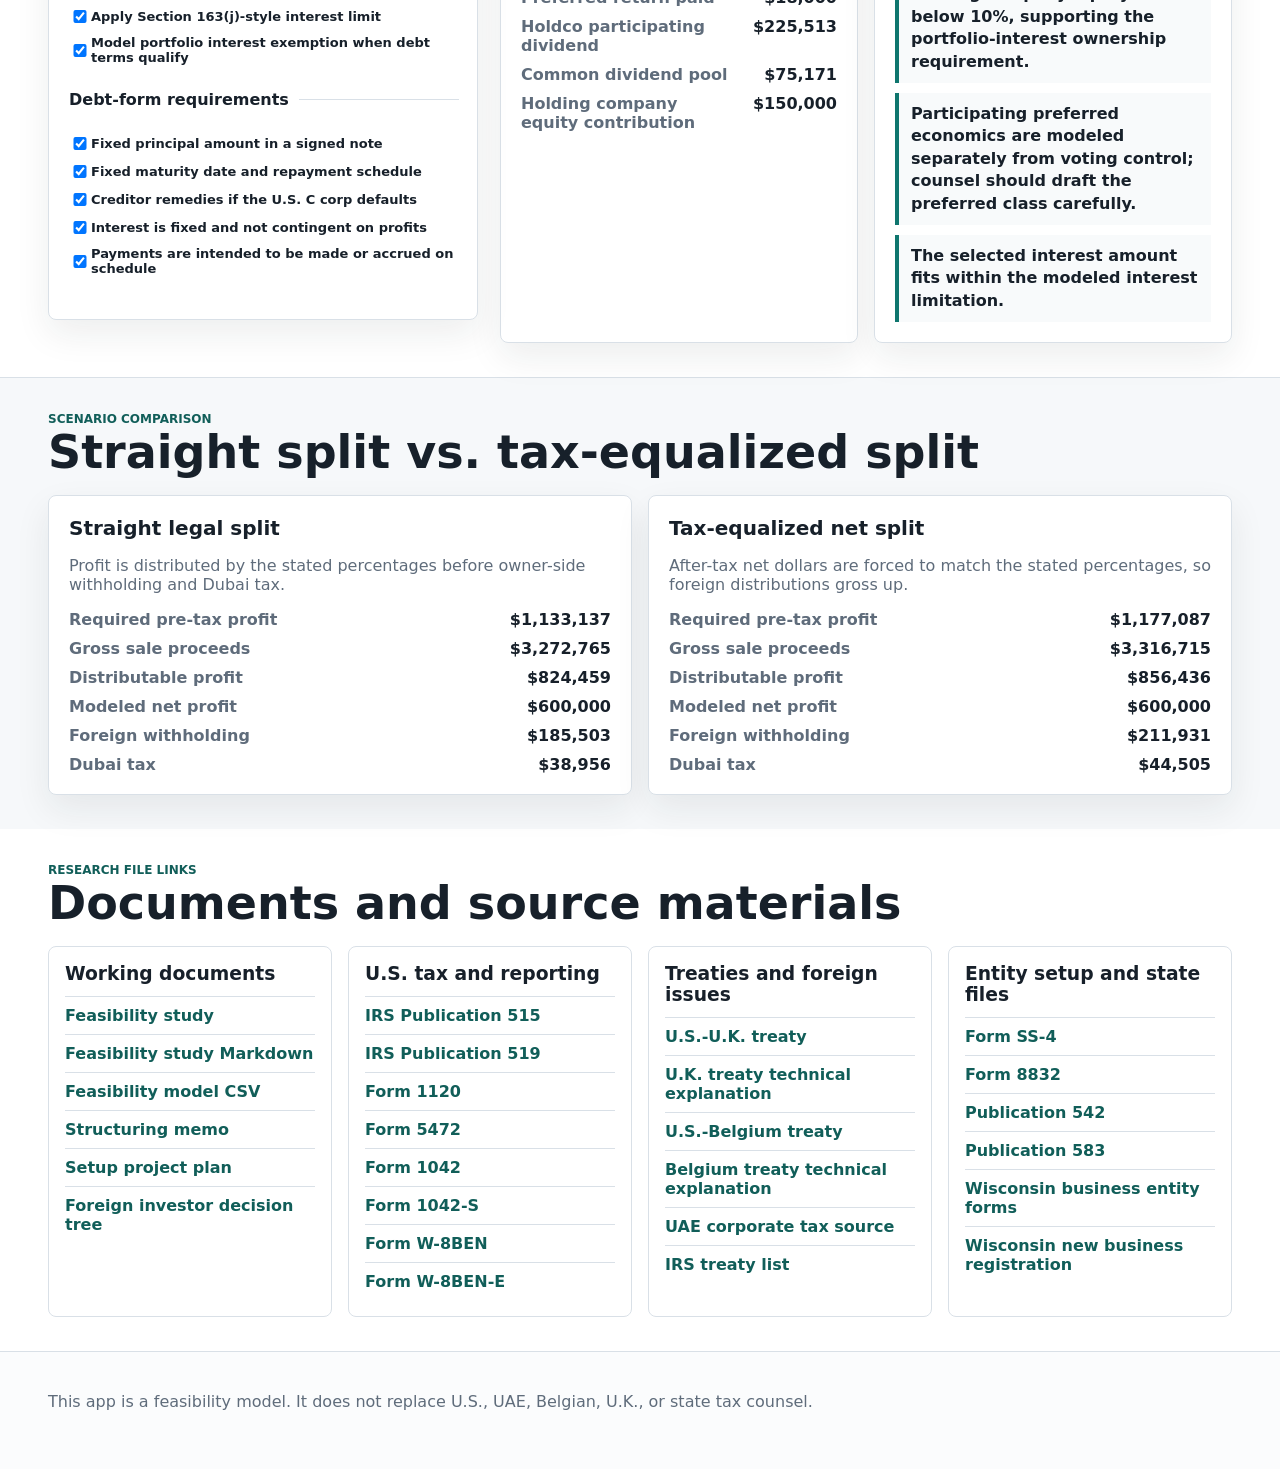
==== commit 3e28c1f2: "Set development economics fallback values" ====
--- a/index.html
+++ b/index.html
@@ -409,30 +409,50 @@
             <div class="result-grid development-results">
               <article>
                 <span>Total development cost</span>
-                <strong id="devTotalCost">$0</strong>
+                <strong id="devTotalCost">$2,000,000</strong>
               </article>
               <article>
                 <span>Modeled sale proceeds</span>
-                <strong id="devModeledSale">$0</strong>
+                <strong id="devModeledSale">$2,600,000</strong>
               </article>
               <article>
                 <span>Operating profit before interest</span>
-                <strong id="devOperatingProfit">$0</strong>
+                <strong id="devOperatingProfit">$600,000</strong>
               </article>
               <article>
                 <span>Profit on development cost</span>
-                <strong id="devProfitPct">0.0%</strong>
+                <strong id="devProfitPct">30.0%</strong>
               </article>
             </div>
 
             <div class="project-economics-grid">
               <article>
                 <h3>Development project economics</h3>
-                <dl id="developmentSummary"></dl>
+                <dl id="developmentSummary">
+                  <dt>Land acquisition price</dt><dd>$1,100,000</dd>
+                  <dt>Land additions / site work</dt><dd>$250,000</dd>
+                  <dt>Building / development</dt><dd>$450,000</dd>
+                  <dt>Soft costs / professional fees</dt><dd>$100,000</dd>
+                  <dt>Permits / legal / admin</dt><dd>$30,000</dd>
+                  <dt>Contingency</dt><dd>$40,000</dd>
+                  <dt>Holding / carrying costs</dt><dd>$30,000</dd>
+                  <dt>Total development cost</dt><dd>$2,000,000</dd>
+                  <dt>Sale proceeds mode</dt><dd>Profit % target</dd>
+                  <dt>Modeled sale proceeds</dt><dd>$2,600,000</dd>
+                </dl>
               </article>
               <article>
                 <h3>Capital and profit mapping</h3>
-                <dl id="capitalMappingSummary"></dl>
+                <dl id="capitalMappingSummary">
+                  <dt>Reference sale proceeds at selected profit %</dt><dd>$2,600,000</dd>
+                  <dt>Operating profit before interest</dt><dd>$600,000</dd>
+                  <dt>Profit on development cost</dt><dd>30.0%</dd>
+                  <dt>Debt principal funding</dt><dd>$1,350,000</dd>
+                  <dt>Holding company equity contribution</dt><dd>$150,000</dd>
+                  <dt>U.S. corporate tax after interest</dt><dd>$119,316</dd>
+                  <dt>After-tax dividend pool</dt><dd>$318,684</dd>
+                  <dt>Total modeled net to parties</dt><dd>$377,709</dd>
+                </dl>
               </article>
             </div>
 
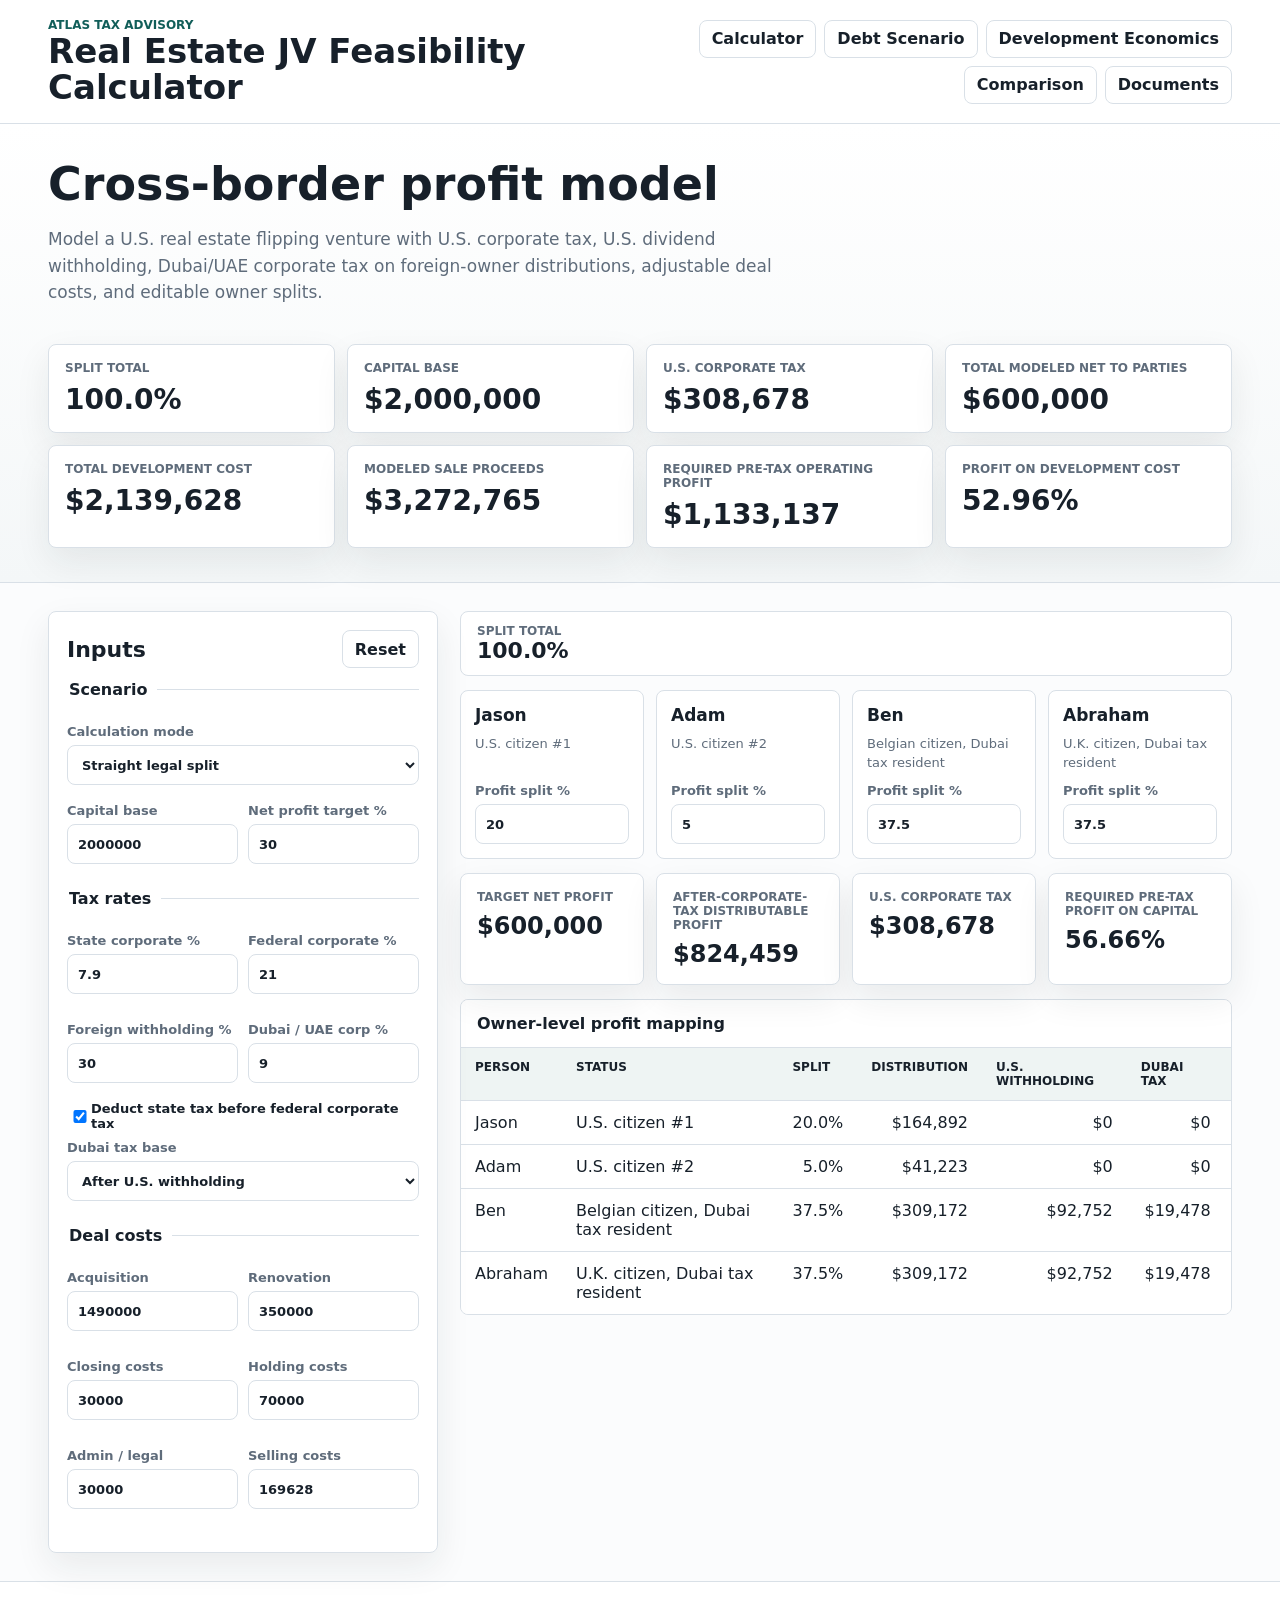
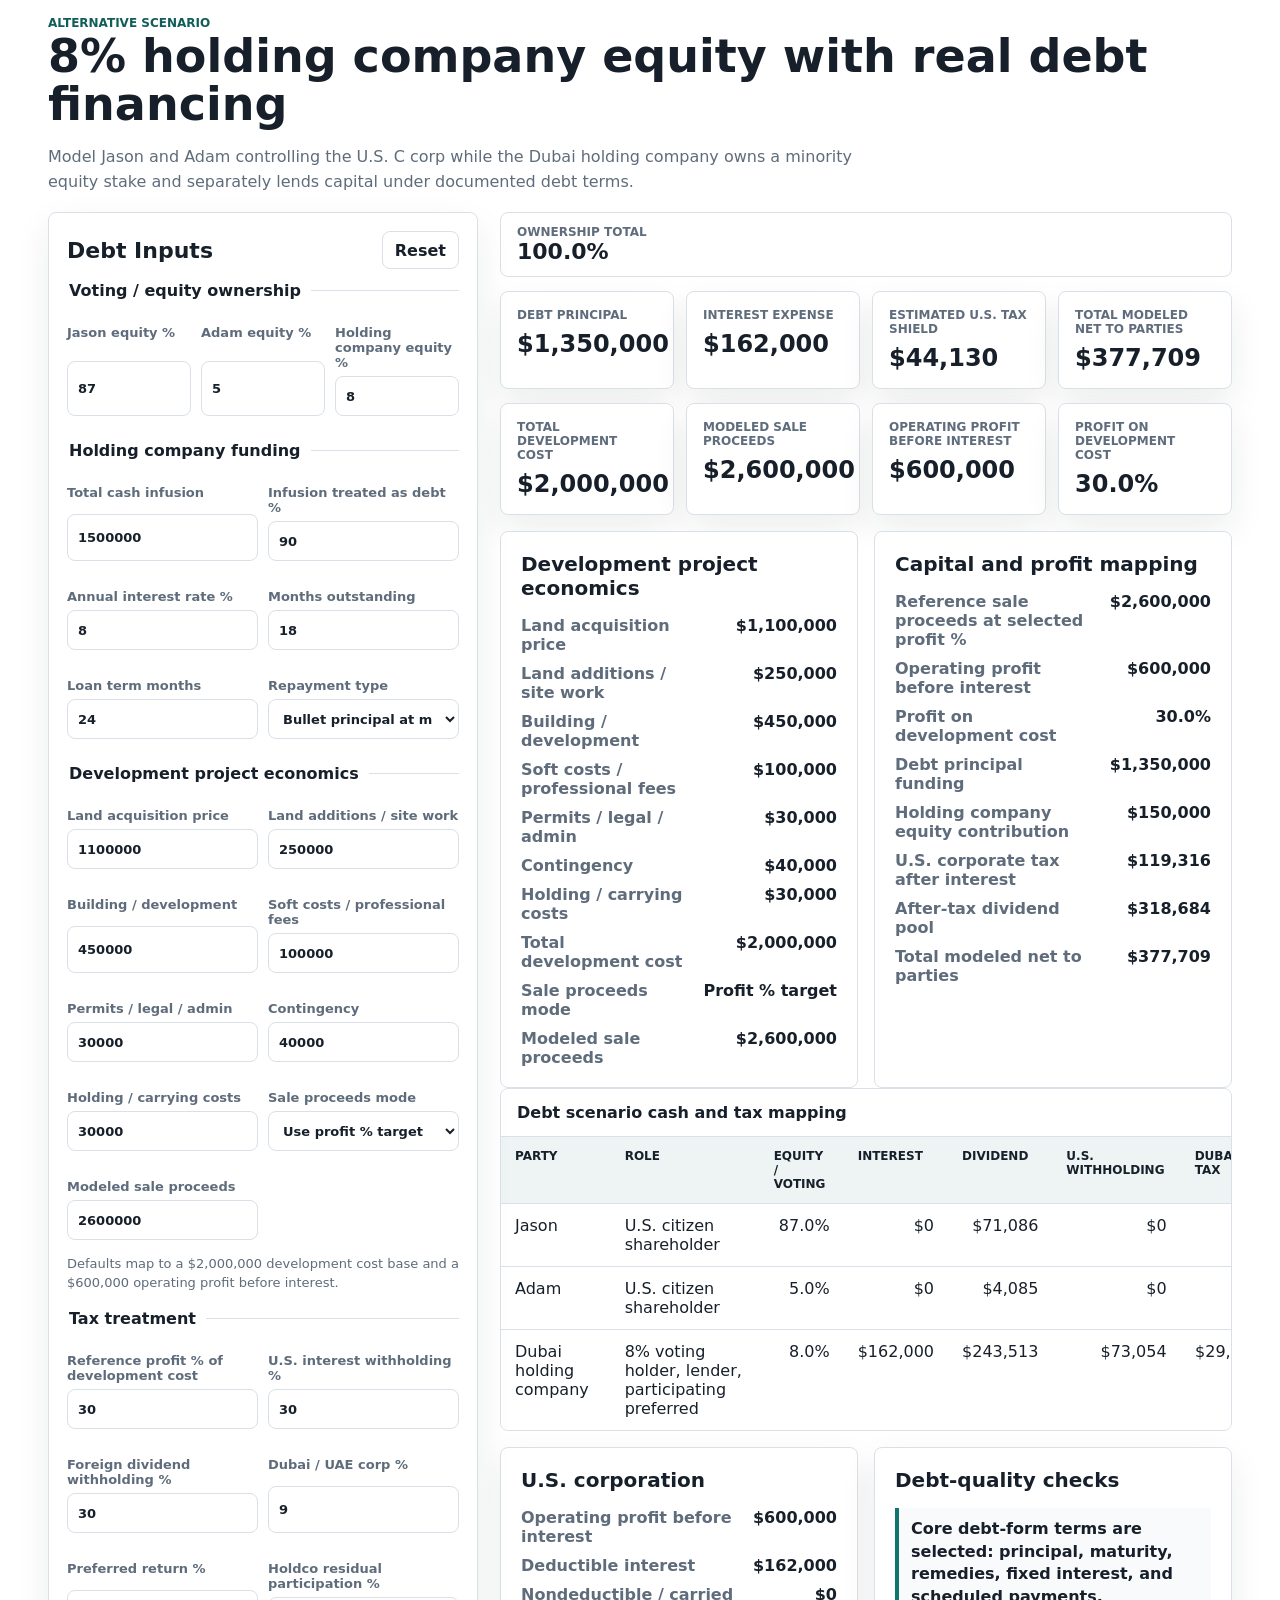
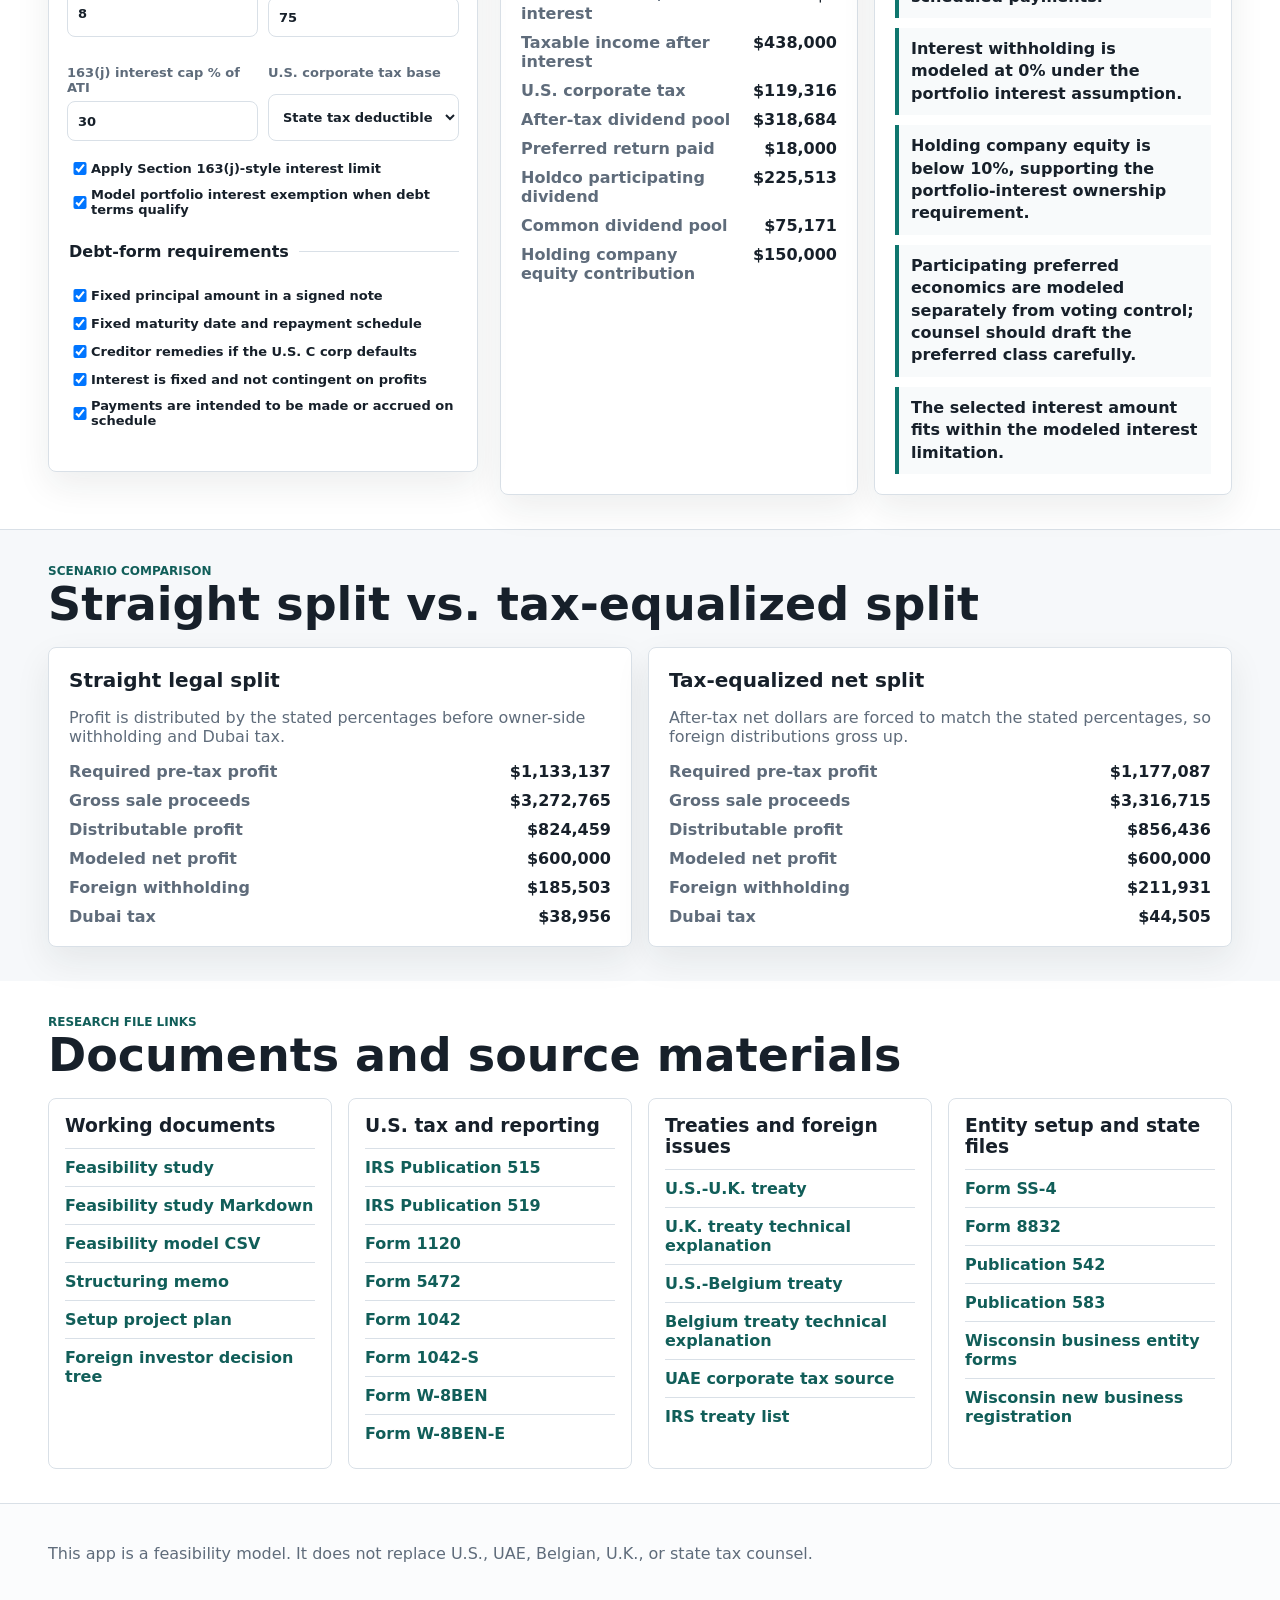
==== commit 1f63d855: "Align cross-border header metrics" ====
--- a/index.html
+++ b/index.html
@@ -4,7 +4,7 @@
     <meta charset="utf-8">
     <meta name="viewport" content="width=device-width, initial-scale=1">
     <title>Real Estate JV Tax Feasibility App</title>
-    <link rel="stylesheet" href="assets/styles.css?v=20260604-dev-economics">
+    <link rel="stylesheet" href="assets/styles.css?v=20260604-cross-border-metrics">
   </head>
   <body>
     <header class="topbar">
@@ -30,18 +30,38 @@
             Dubai/UAE corporate tax on foreign-owner distributions, adjustable deal costs, and editable owner splits.
           </p>
         </div>
-        <div class="metric-strip" aria-live="polite">
-          <div>
-            <span>Required pre-tax profit</span>
+        <div class="metric-strip comparable-metrics" aria-live="polite">
+          <div>
+            <span>Split total</span>
+            <strong id="heroSplitTotal">100.0%</strong>
+          </div>
+          <div>
+            <span>Capital base</span>
+            <strong id="heroCapital">$2,000,000</strong>
+          </div>
+          <div>
+            <span>U.S. corporate tax</span>
+            <strong id="heroCorpTax">$0</strong>
+          </div>
+          <div>
+            <span>Total modeled net to parties</span>
+            <strong id="heroNet">$0</strong>
+          </div>
+          <div>
+            <span>Total development cost</span>
+            <strong id="heroProjectCost">$0</strong>
+          </div>
+          <div>
+            <span>Modeled sale proceeds</span>
+            <strong id="heroProceeds">$0</strong>
+          </div>
+          <div>
+            <span>Required pre-tax operating profit</span>
             <strong id="heroPretax">$0</strong>
           </div>
           <div>
-            <span>Gross sale proceeds</span>
-            <strong id="heroProceeds">$0</strong>
-          </div>
-          <div>
-            <span>Modeled net profit</span>
-            <strong id="heroNet">$0</strong>
+            <span>Profit on development cost</span>
+            <strong id="heroProjectProfitPct">0.0%</strong>
           </div>
         </div>
       </section>
@@ -560,6 +580,6 @@
       <p>This app is a feasibility model. It does not replace U.S., UAE, Belgian, U.K., or state tax counsel.</p>
     </footer>
 
-    <script src="assets/app.js?v=20260604-dev-economics"></script>
+    <script src="assets/app.js?v=20260604-cross-border-metrics"></script>
   </body>
 </html>
--- a/assets/styles.css
+++ b/assets/styles.css
@@ -99,9 +99,9 @@
 
 .summary-band {
   display: grid;
-  grid-template-columns: minmax(0, 1fr) minmax(320px, 680px);
-  gap: 28px;
-  align-items: end;
+  grid-template-columns: 1fr;
+  gap: 22px;
+  align-items: start;
   border-bottom: 1px solid var(--line);
   background: linear-gradient(180deg, #ffffff 0%, #f4f7f8 100%);
 }
@@ -128,8 +128,12 @@
 
 .metric-strip {
   display: grid;
-  grid-template-columns: repeat(3, minmax(0, 1fr));
-  gap: 10px;
+  grid-template-columns: repeat(4, minmax(0, 1fr));
+  gap: 12px;
+}
+
+.comparable-metrics {
+  max-width: 100%;
 }
 
 .metric-strip div,
@@ -159,7 +163,7 @@
 .metric-strip strong {
   display: block;
   margin-top: 8px;
-  font-size: clamp(20px, 2.5vw, 30px);
+  font-size: clamp(20px, 2.2vw, 28px);
 }
 
 .layout {
@@ -529,7 +533,6 @@
 
 @media (max-width: 1180px) {
   .layout,
-  .summary-band,
   .debt-layout {
     grid-template-columns: 1fr;
   }
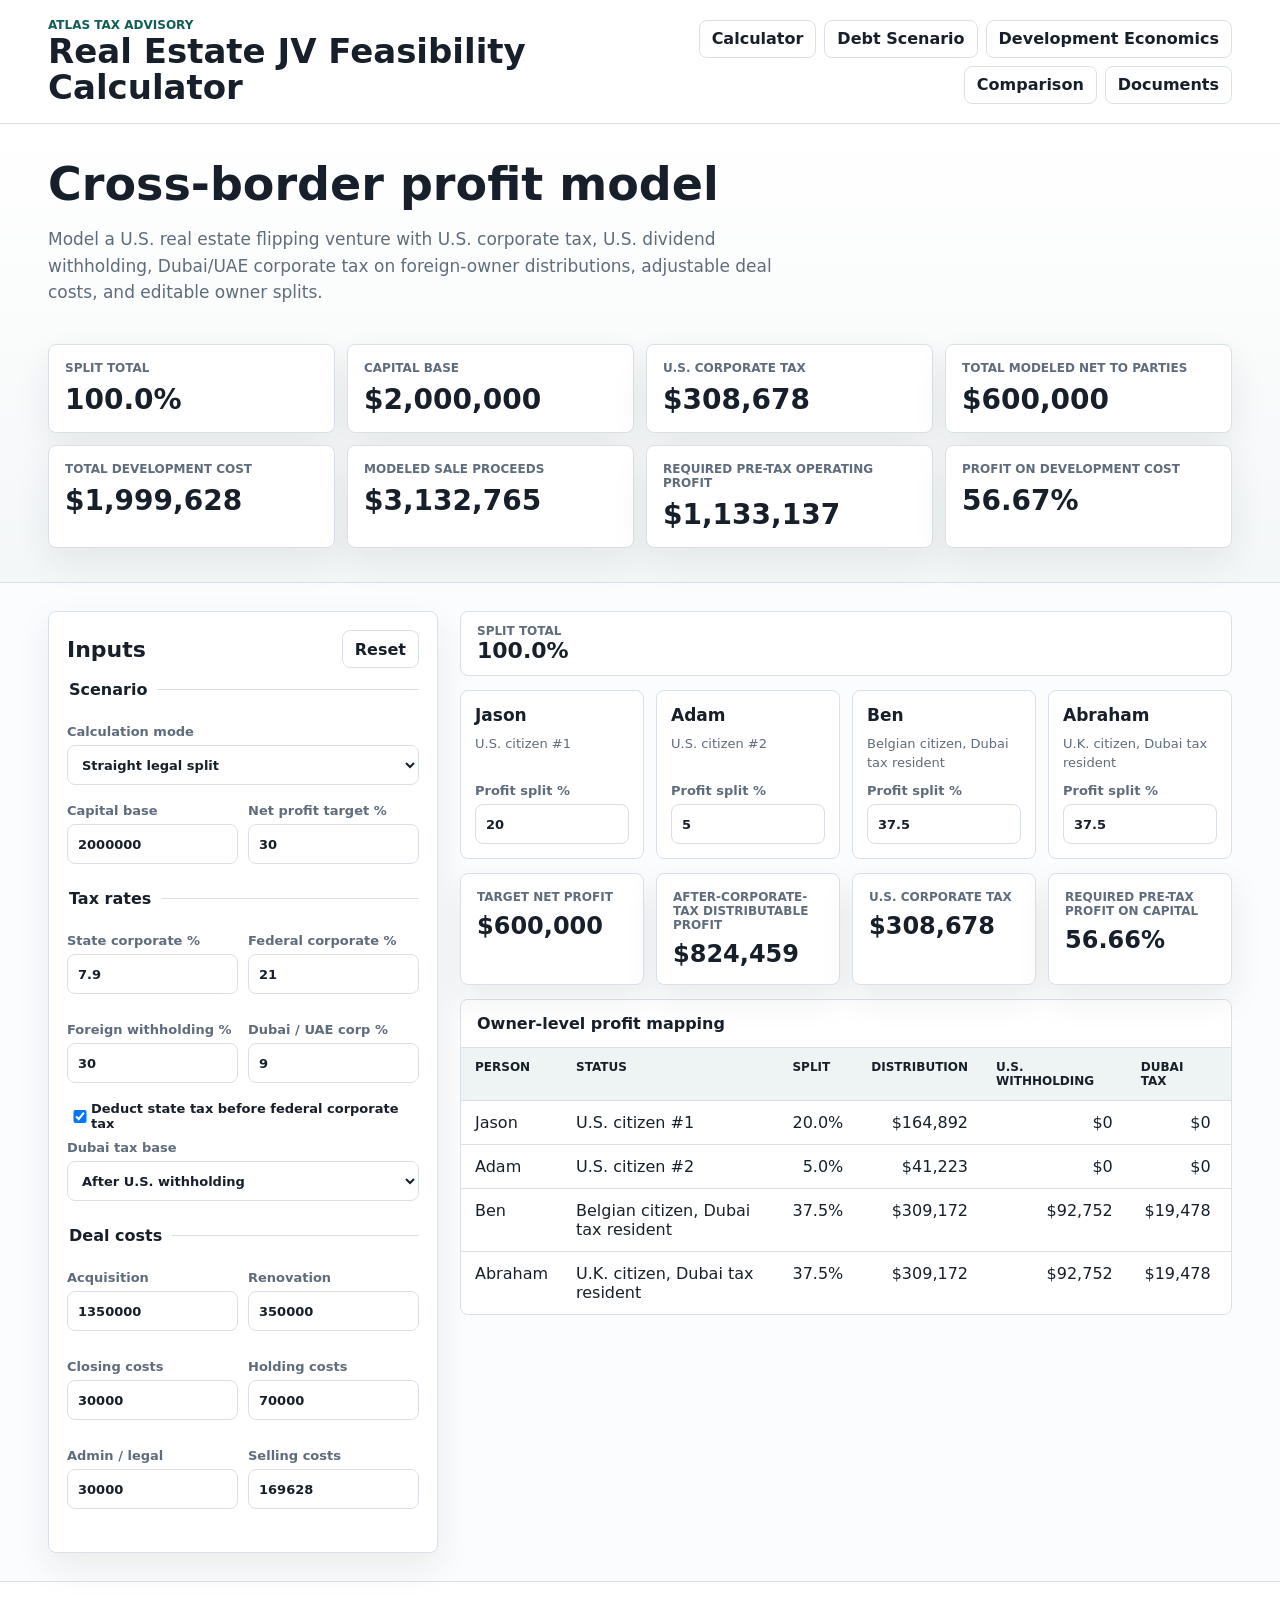
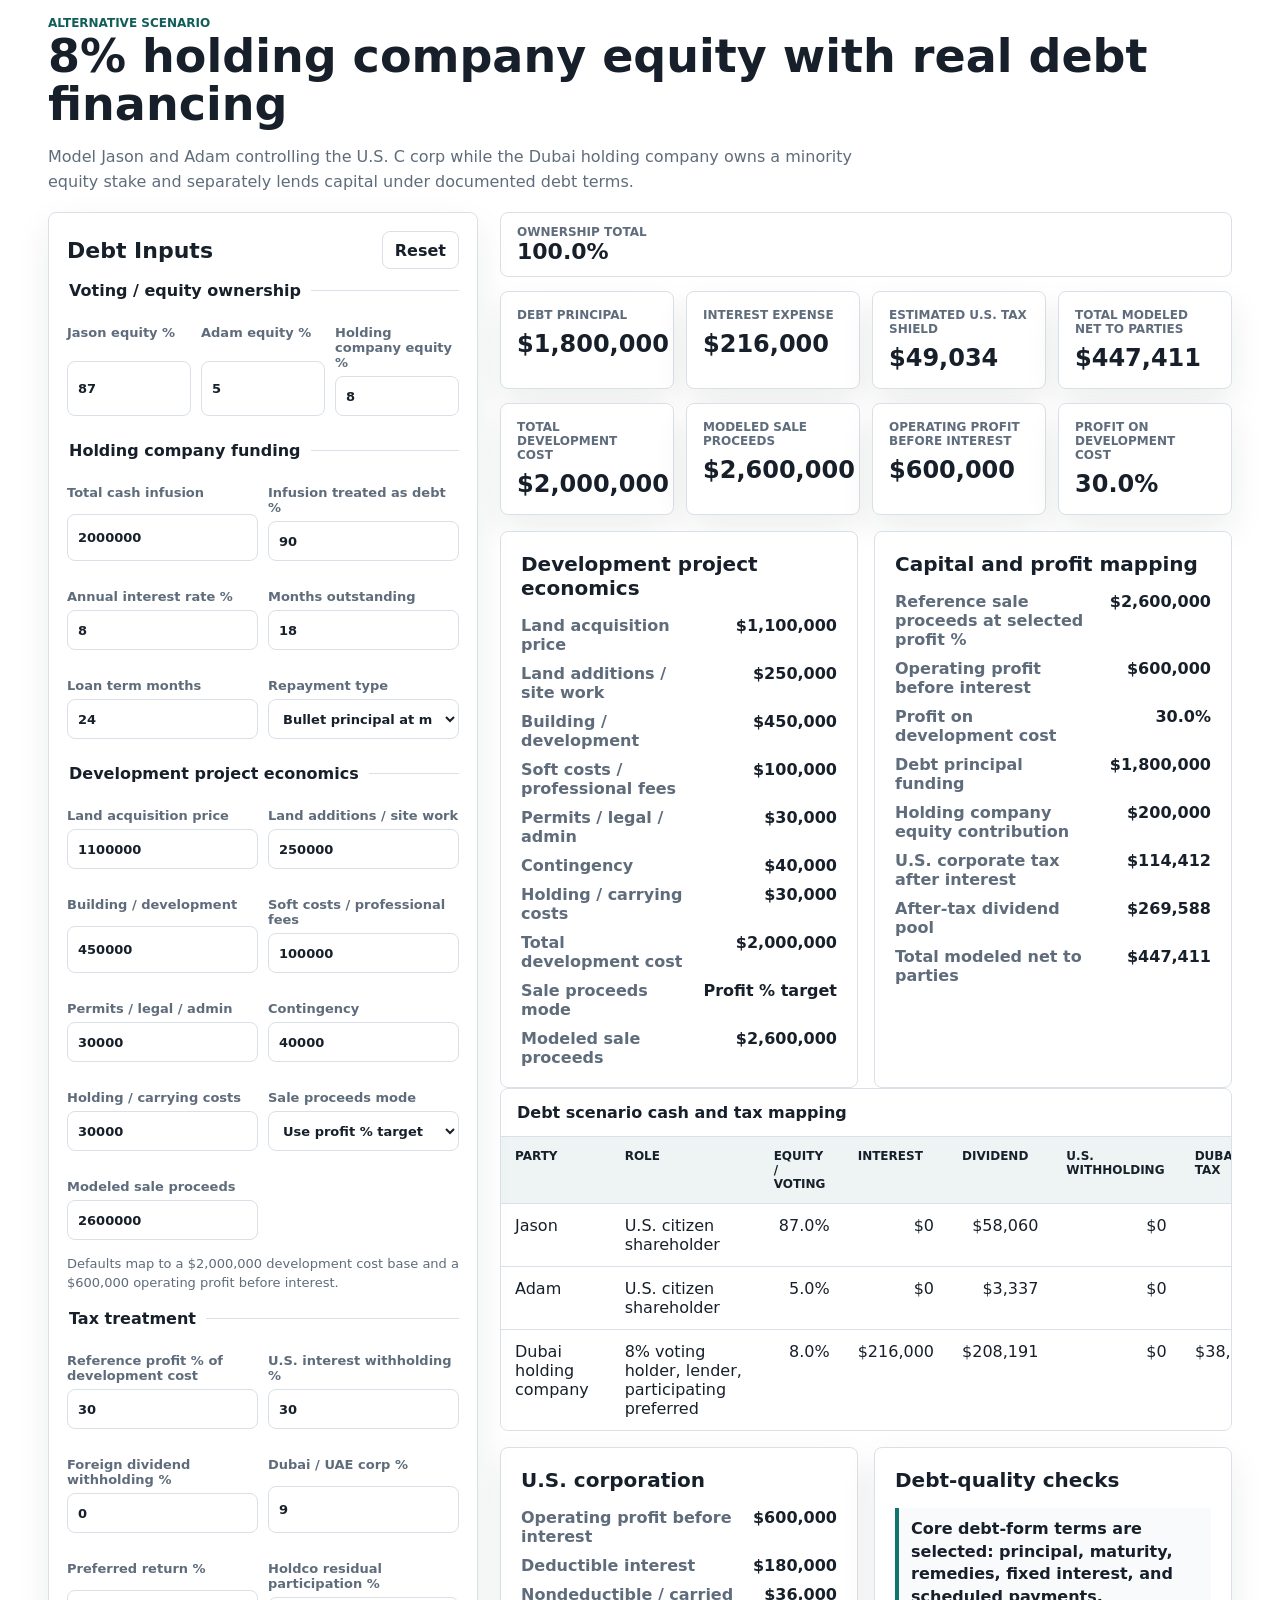
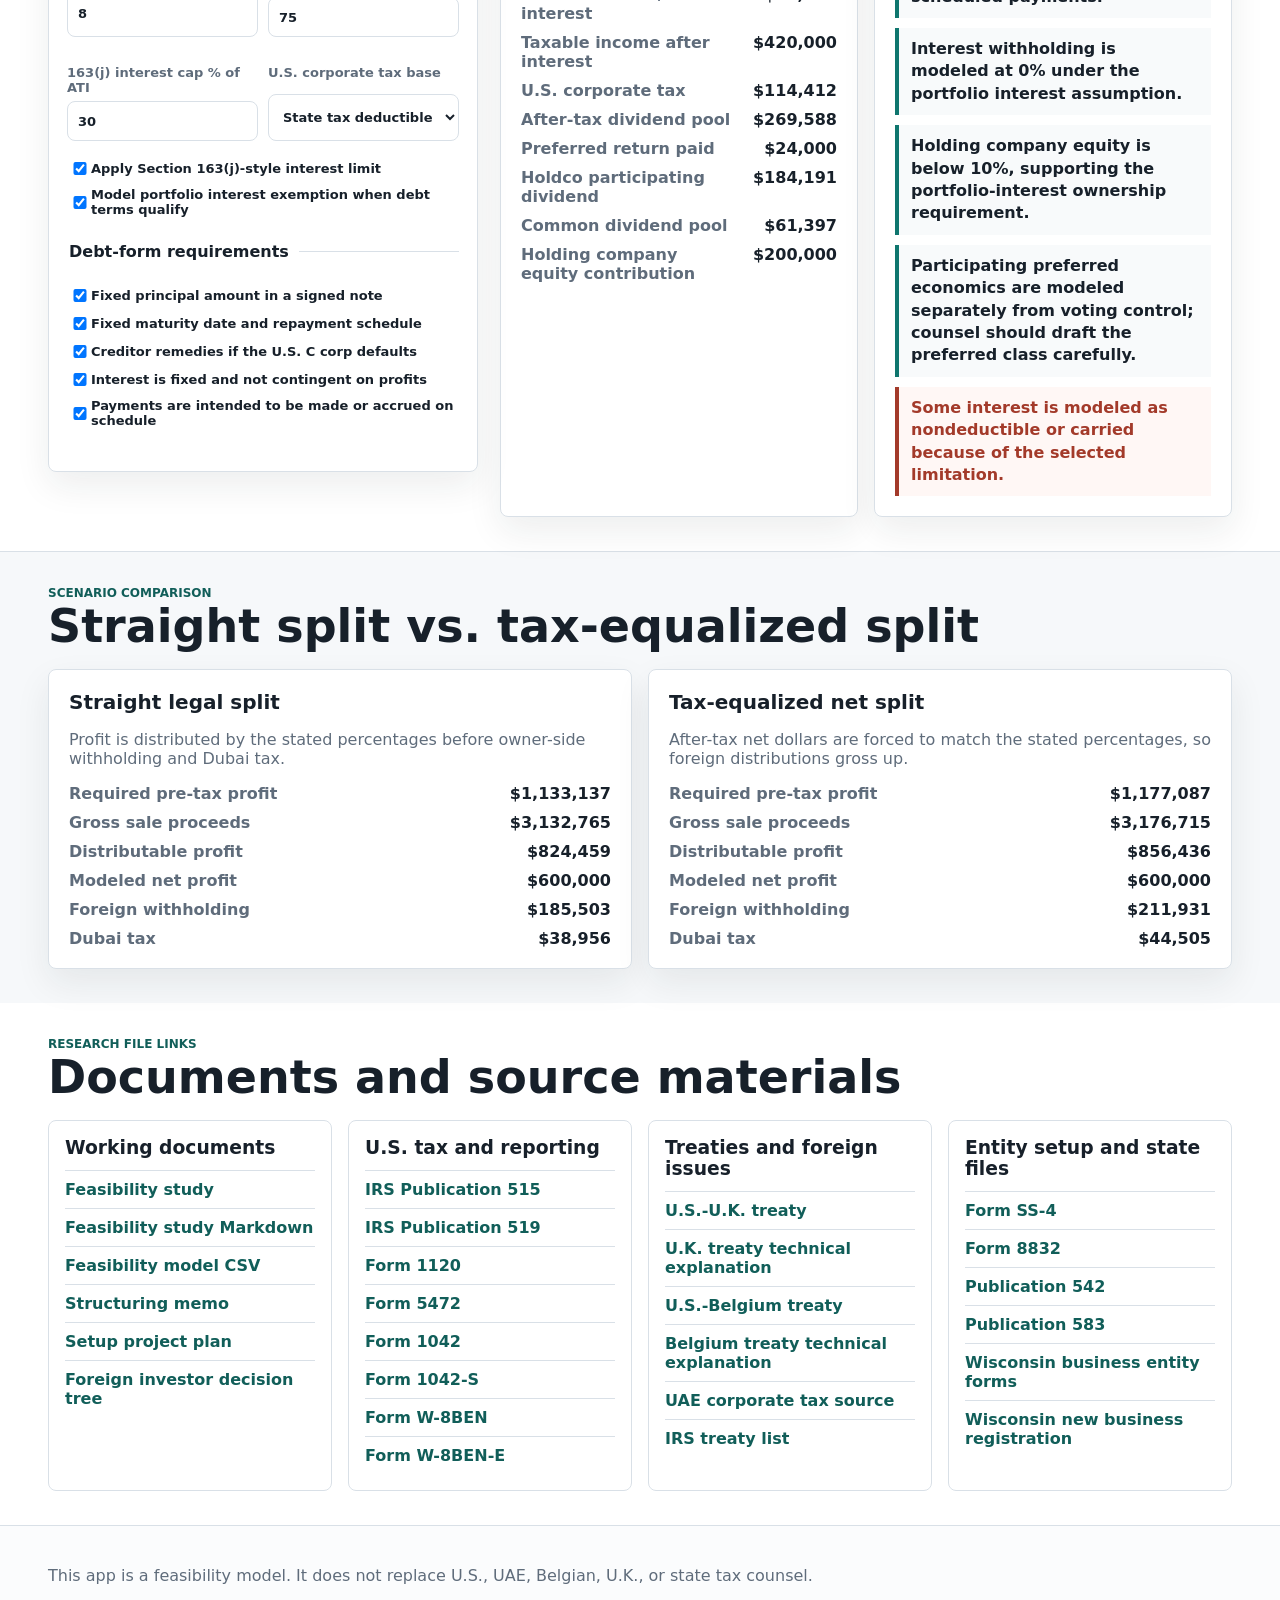
==== commit 26620b6d: "Update calculator default assumptions" ====
--- a/index.html
+++ b/index.html
@@ -132,7 +132,7 @@
             <div class="two-col">
               <label>
                 <span>Acquisition</span>
-                <input id="acquisitionCost" type="number" min="0" step="10000" value="1490000">
+                <input id="acquisitionCost" type="number" min="0" step="10000" value="1350000">
               </label>
               <label>
                 <span>Renovation</span>
@@ -248,7 +248,7 @@
               <div class="two-col">
                 <label>
                   <span>Total cash infusion</span>
-                  <input id="holdcoInfusion" type="number" min="0" step="10000" value="1500000">
+                  <input id="holdcoInfusion" type="number" min="0" step="10000" value="2000000">
                 </label>
                 <label>
                   <span>Infusion treated as debt %</span>
@@ -337,7 +337,7 @@
                 </label>
                 <label>
                   <span>Foreign dividend withholding %</span>
-                  <input id="debtDividendWithholdingRate" type="number" min="0" step="0.1" value="30">
+                  <input id="debtDividendWithholdingRate" type="number" min="0" step="0.1" value="0">
                 </label>
                 <label>
                   <span>Dubai / UAE corp %</span>
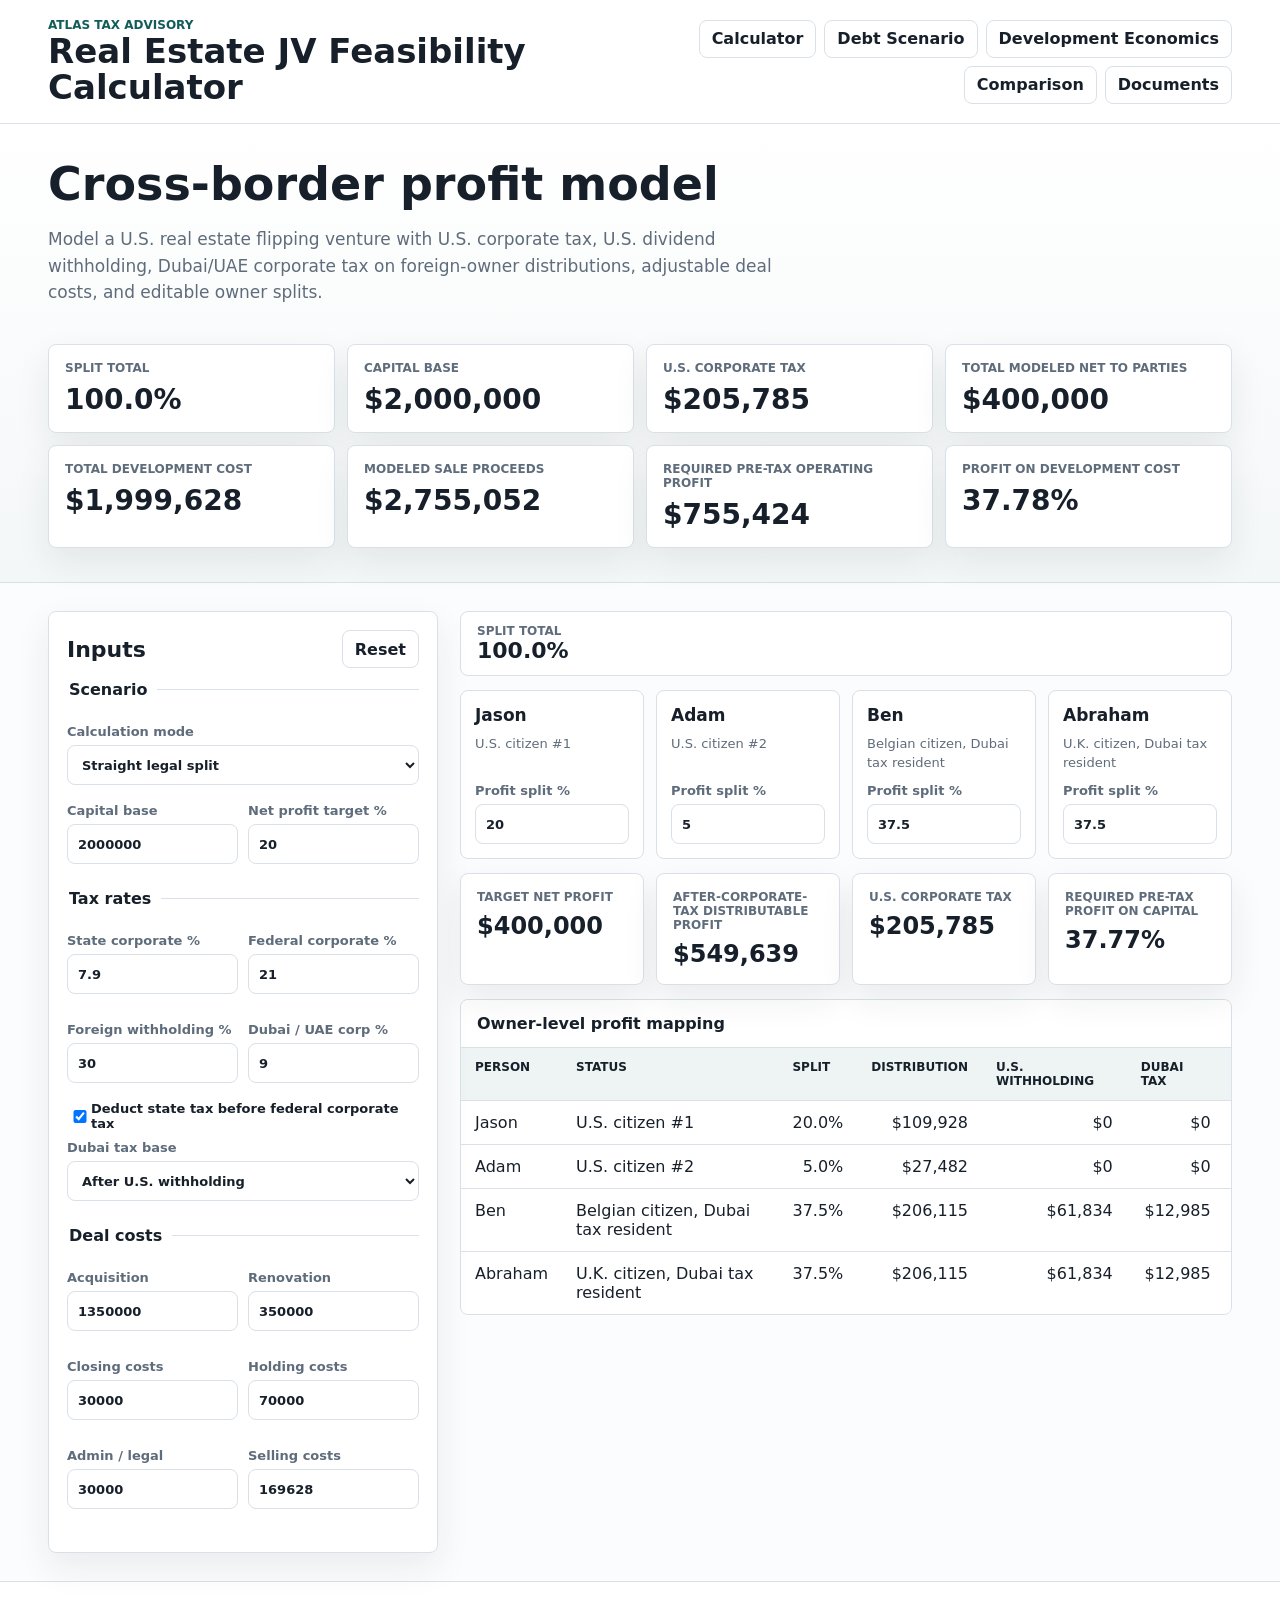
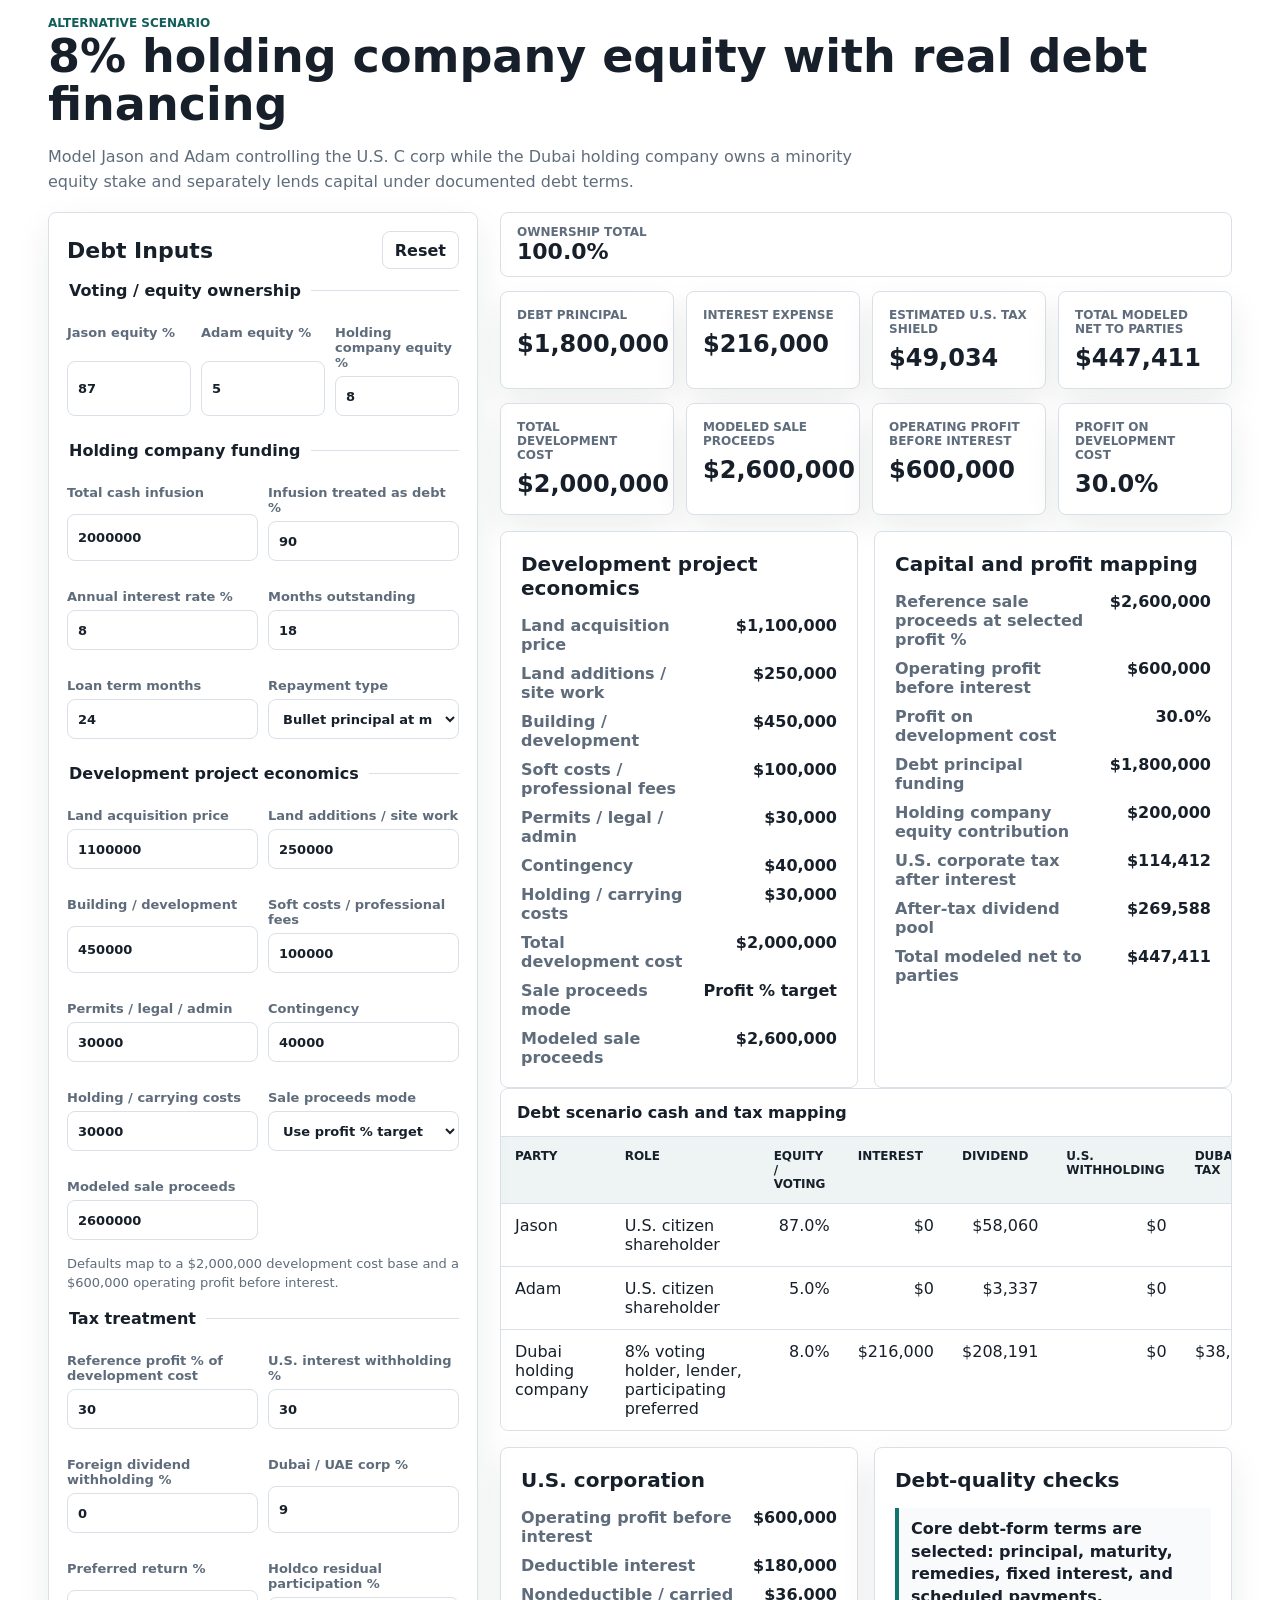
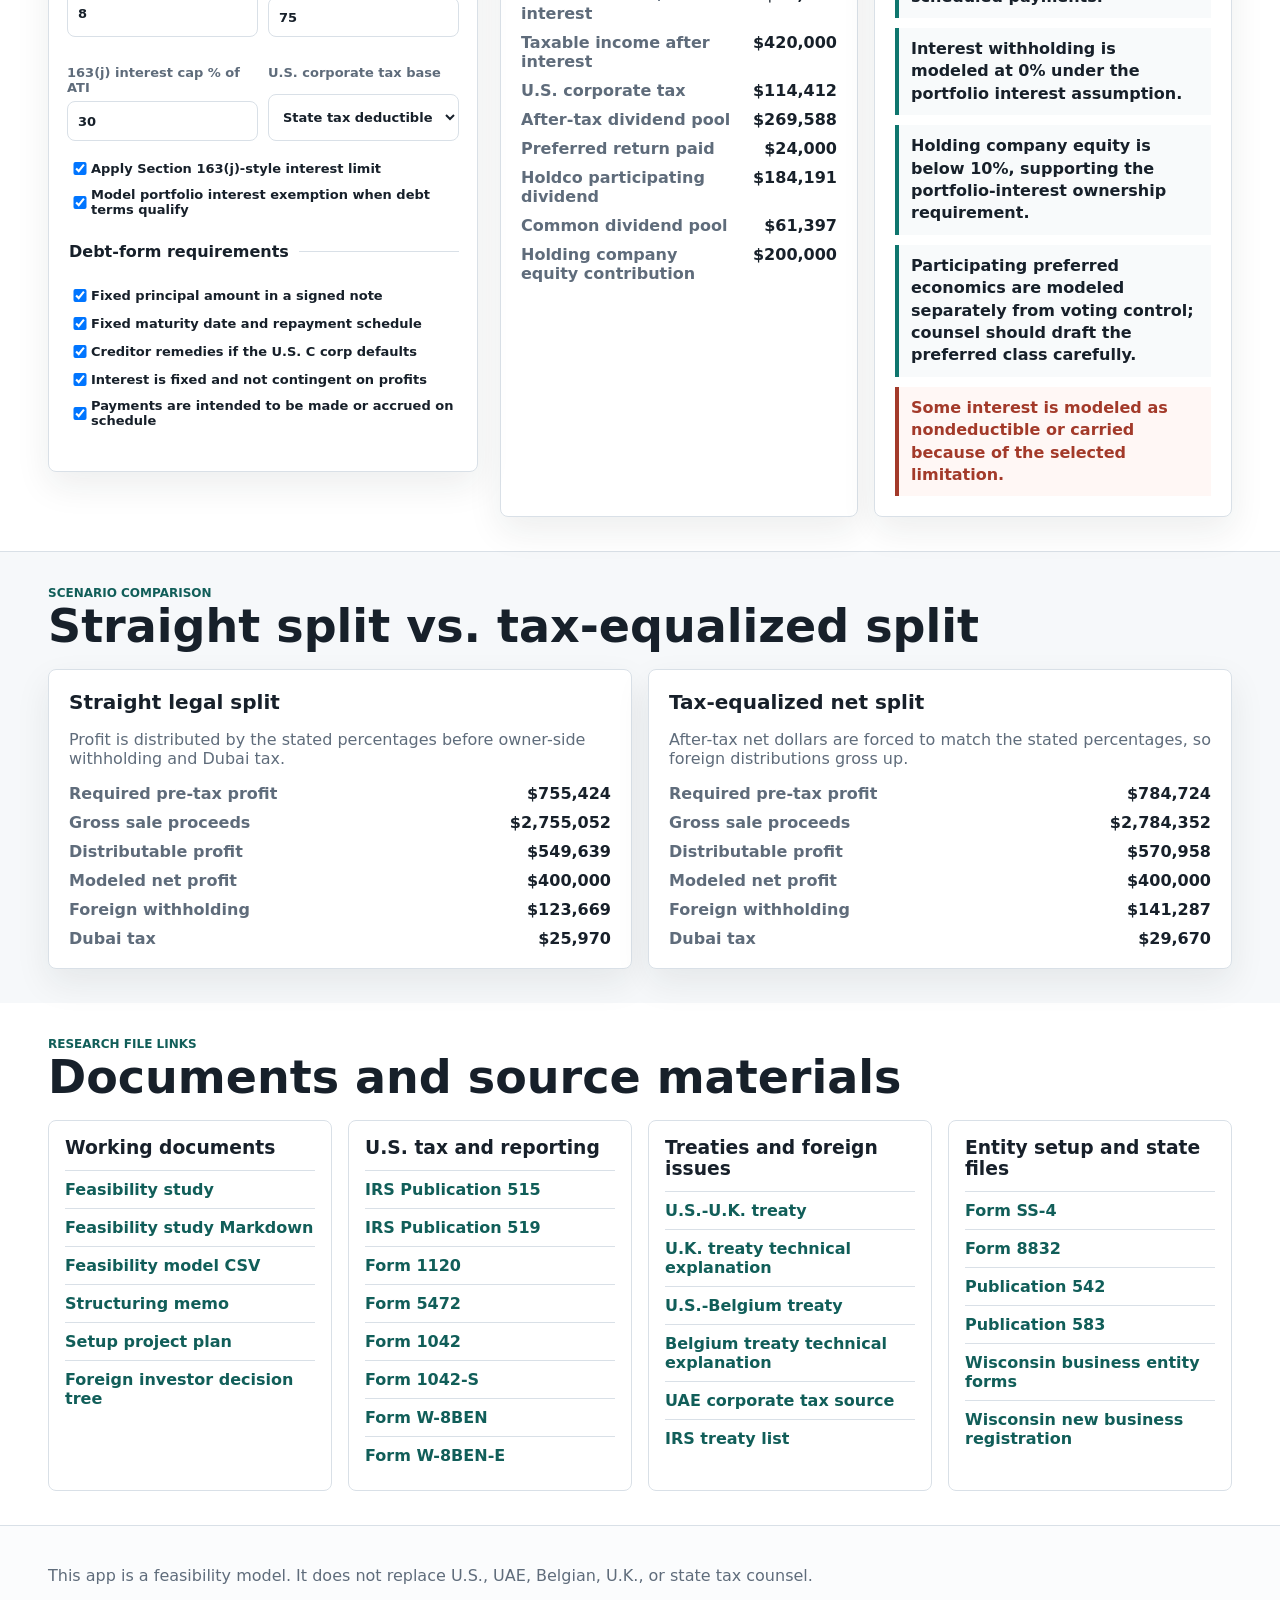
==== commit 37188e18: "Set default net profit target to 20 percent" ====
--- a/index.html
+++ b/index.html
@@ -89,7 +89,7 @@
               </label>
               <label>
                 <span>Net profit target %</span>
-                <input id="targetNetPct" type="number" min="0" step="0.1" value="30">
+                <input id="targetNetPct" type="number" min="0" step="0.1" value="20">
               </label>
             </div>
           </fieldset>
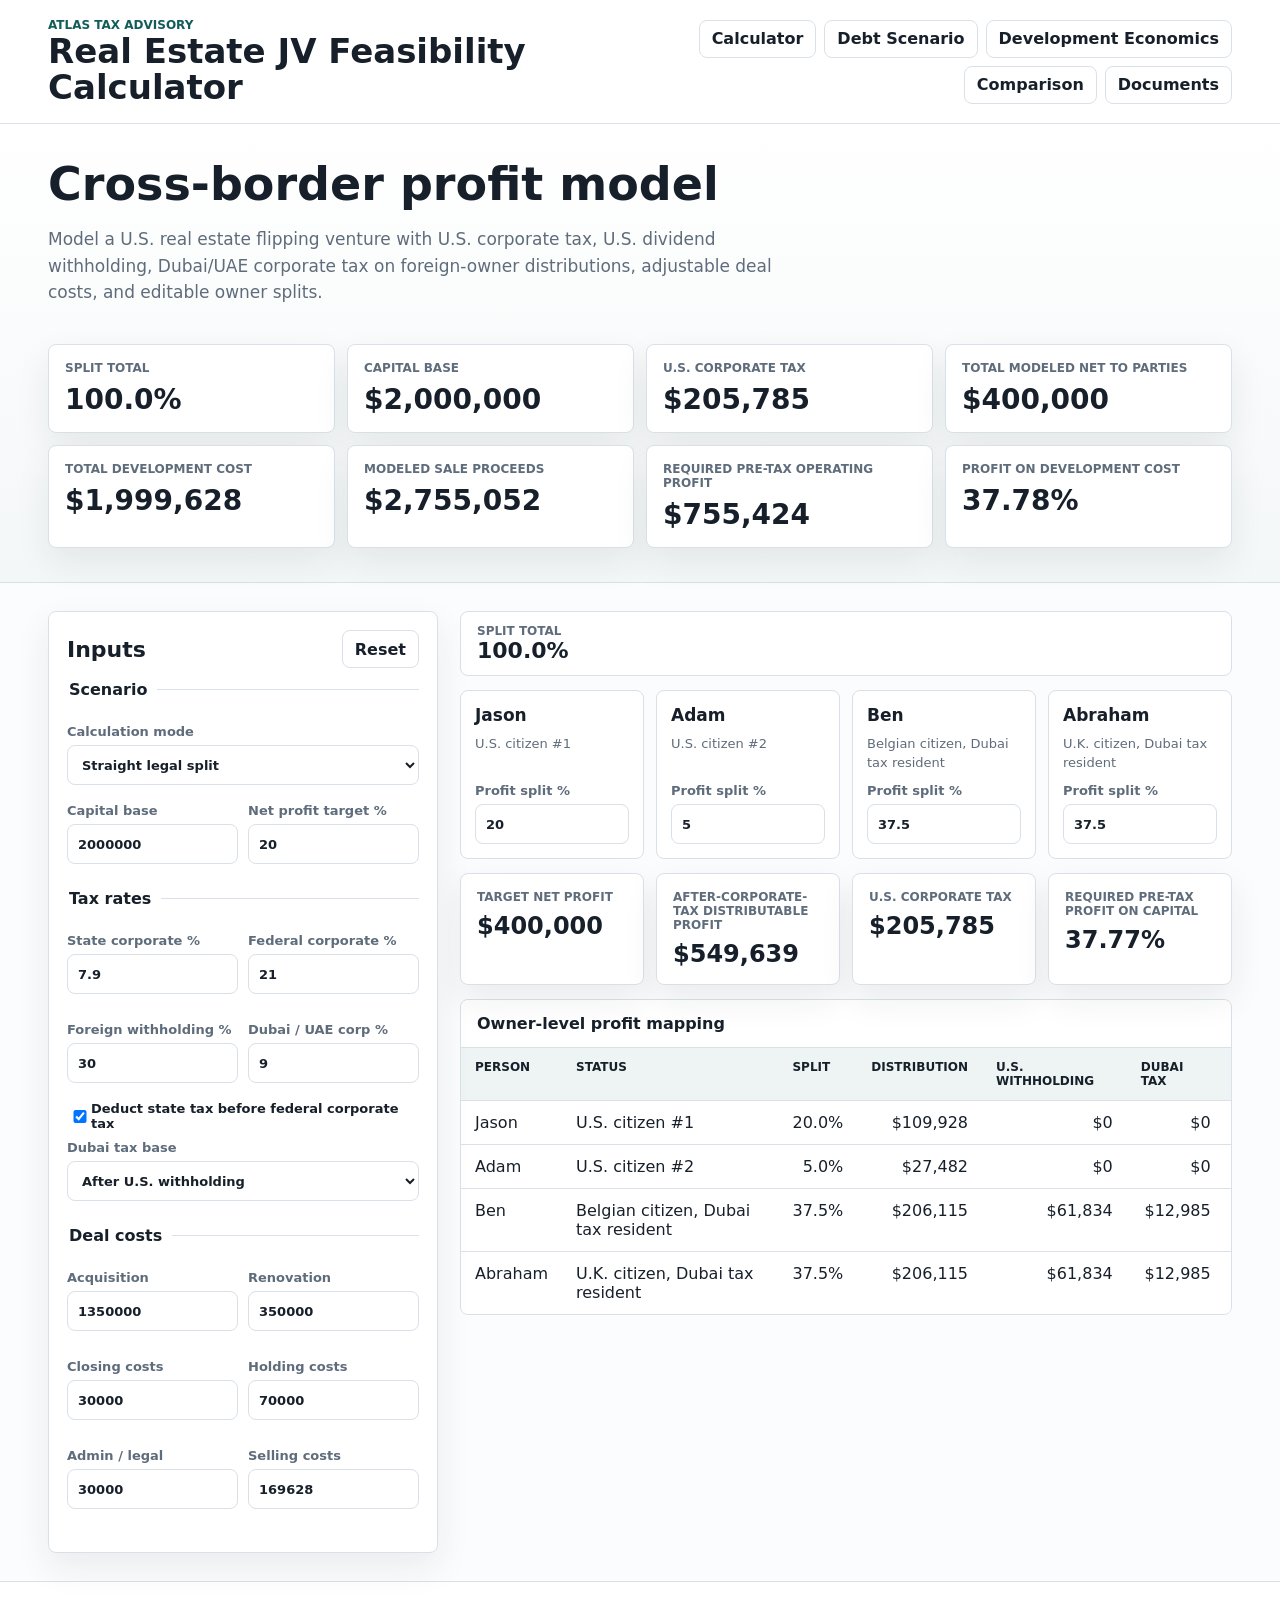
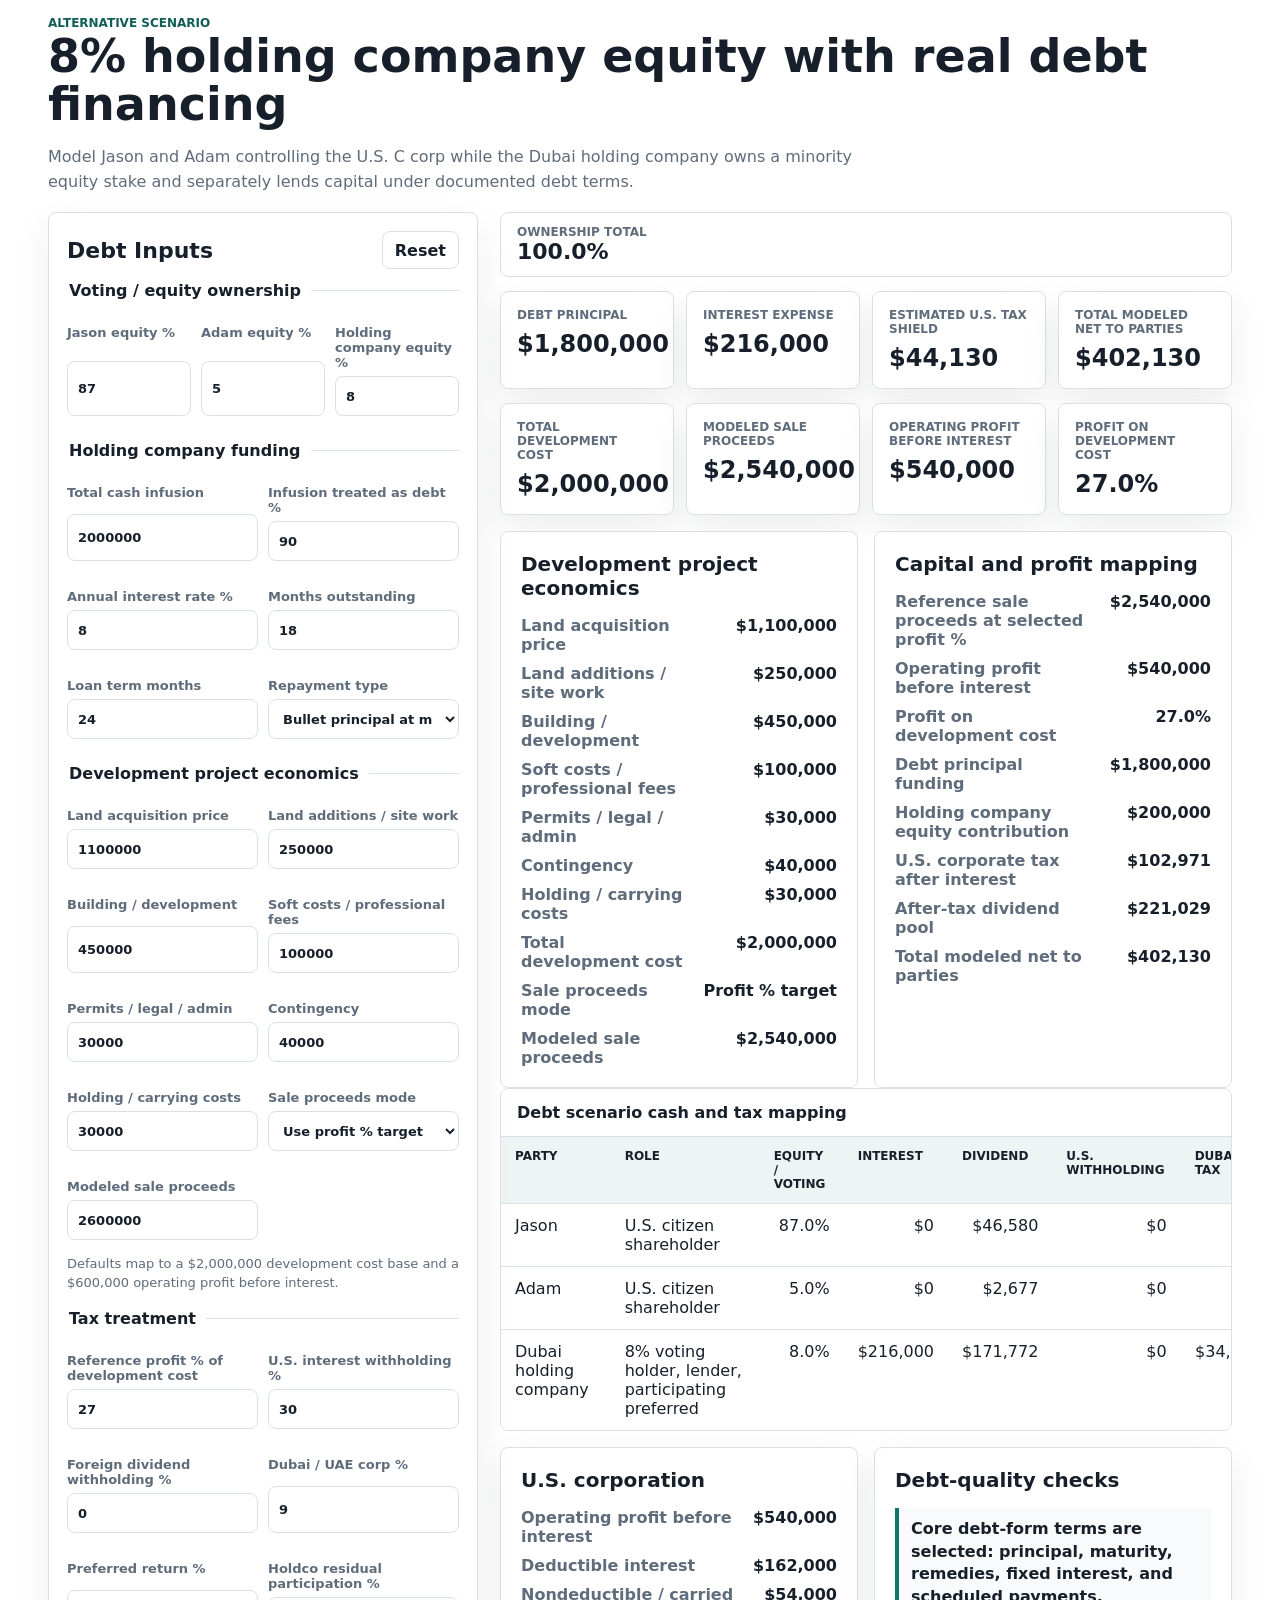
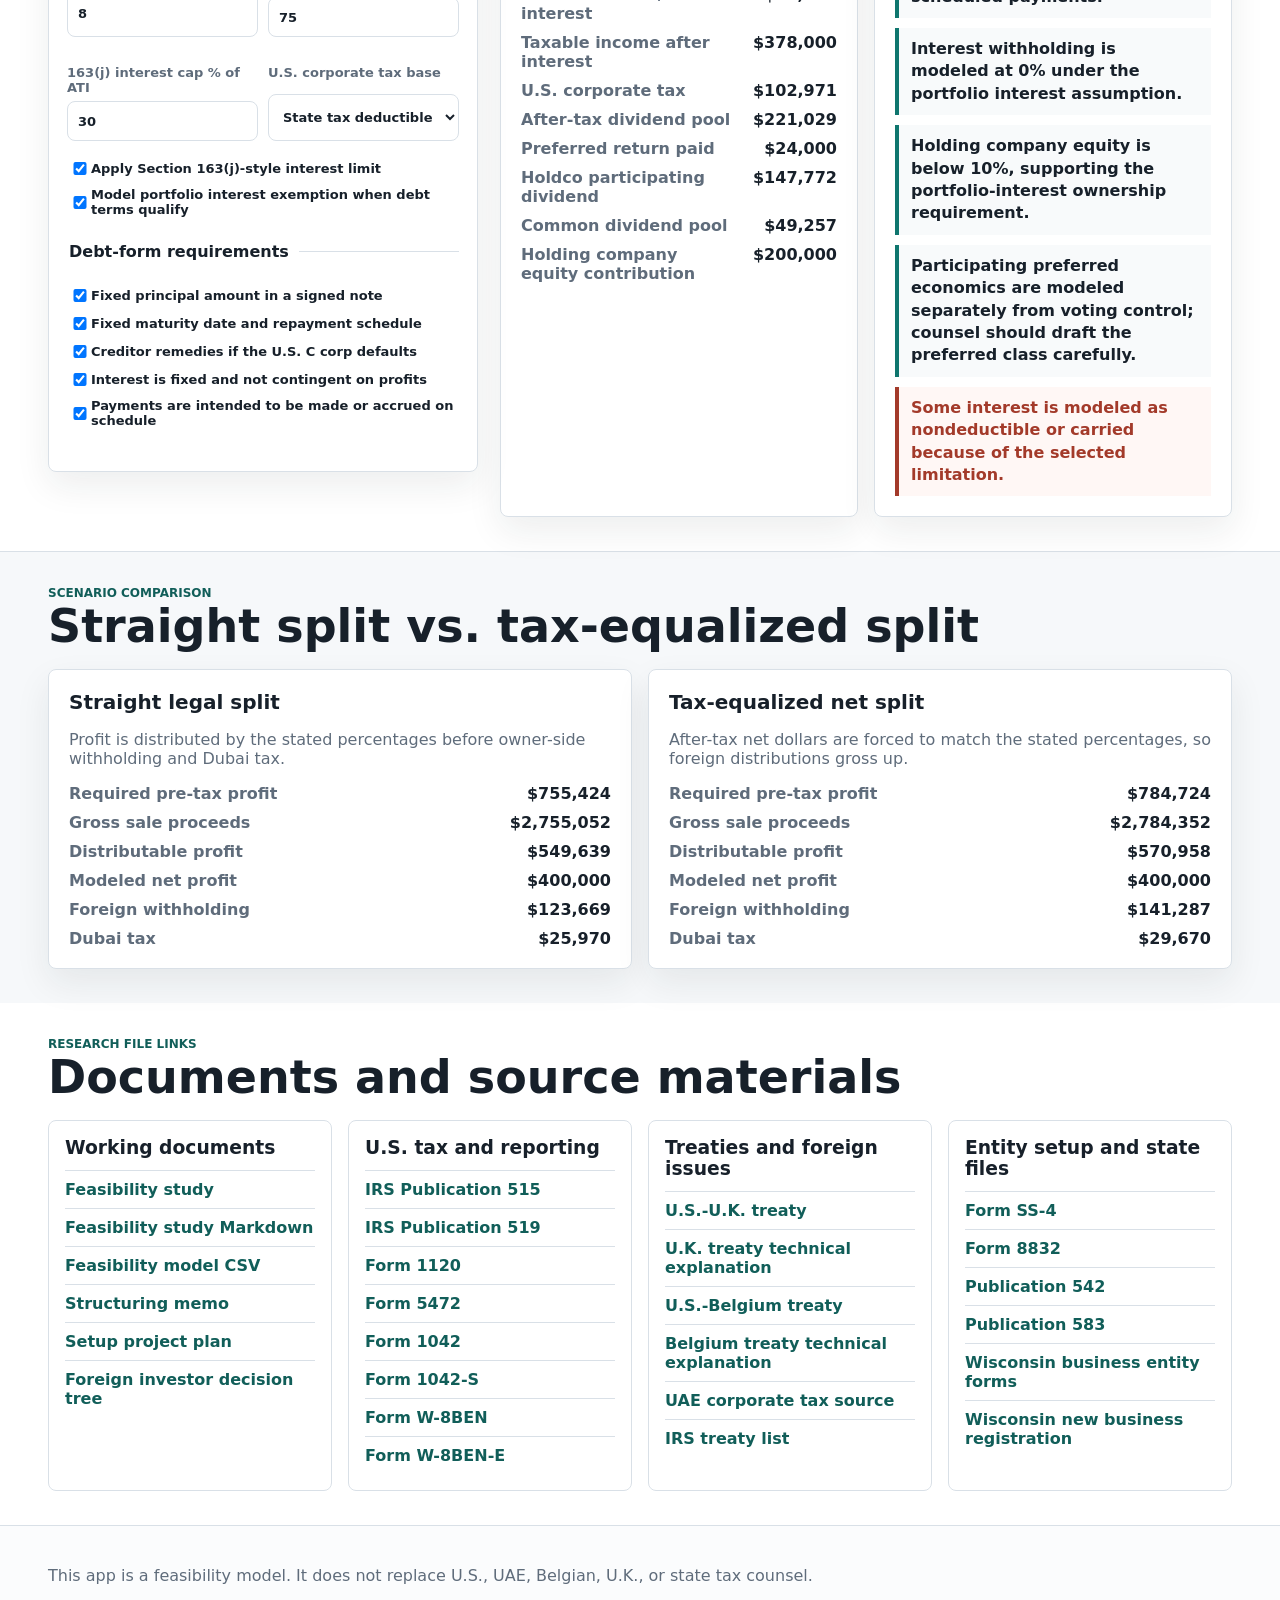
==== commit aebea326: "Set debt scenario reference profit default to 27 percent" ====
--- a/index.html
+++ b/index.html
@@ -329,7 +329,7 @@
               <div class="two-col">
                 <label>
                   <span>Reference profit % of development cost</span>
-                  <input id="debtOperatingProfitPct" type="number" min="0" step="0.1" value="30">
+                  <input id="debtOperatingProfitPct" type="number" min="0" step="0.1" value="27">
                 </label>
                 <label>
                   <span>U.S. interest withholding %</span>
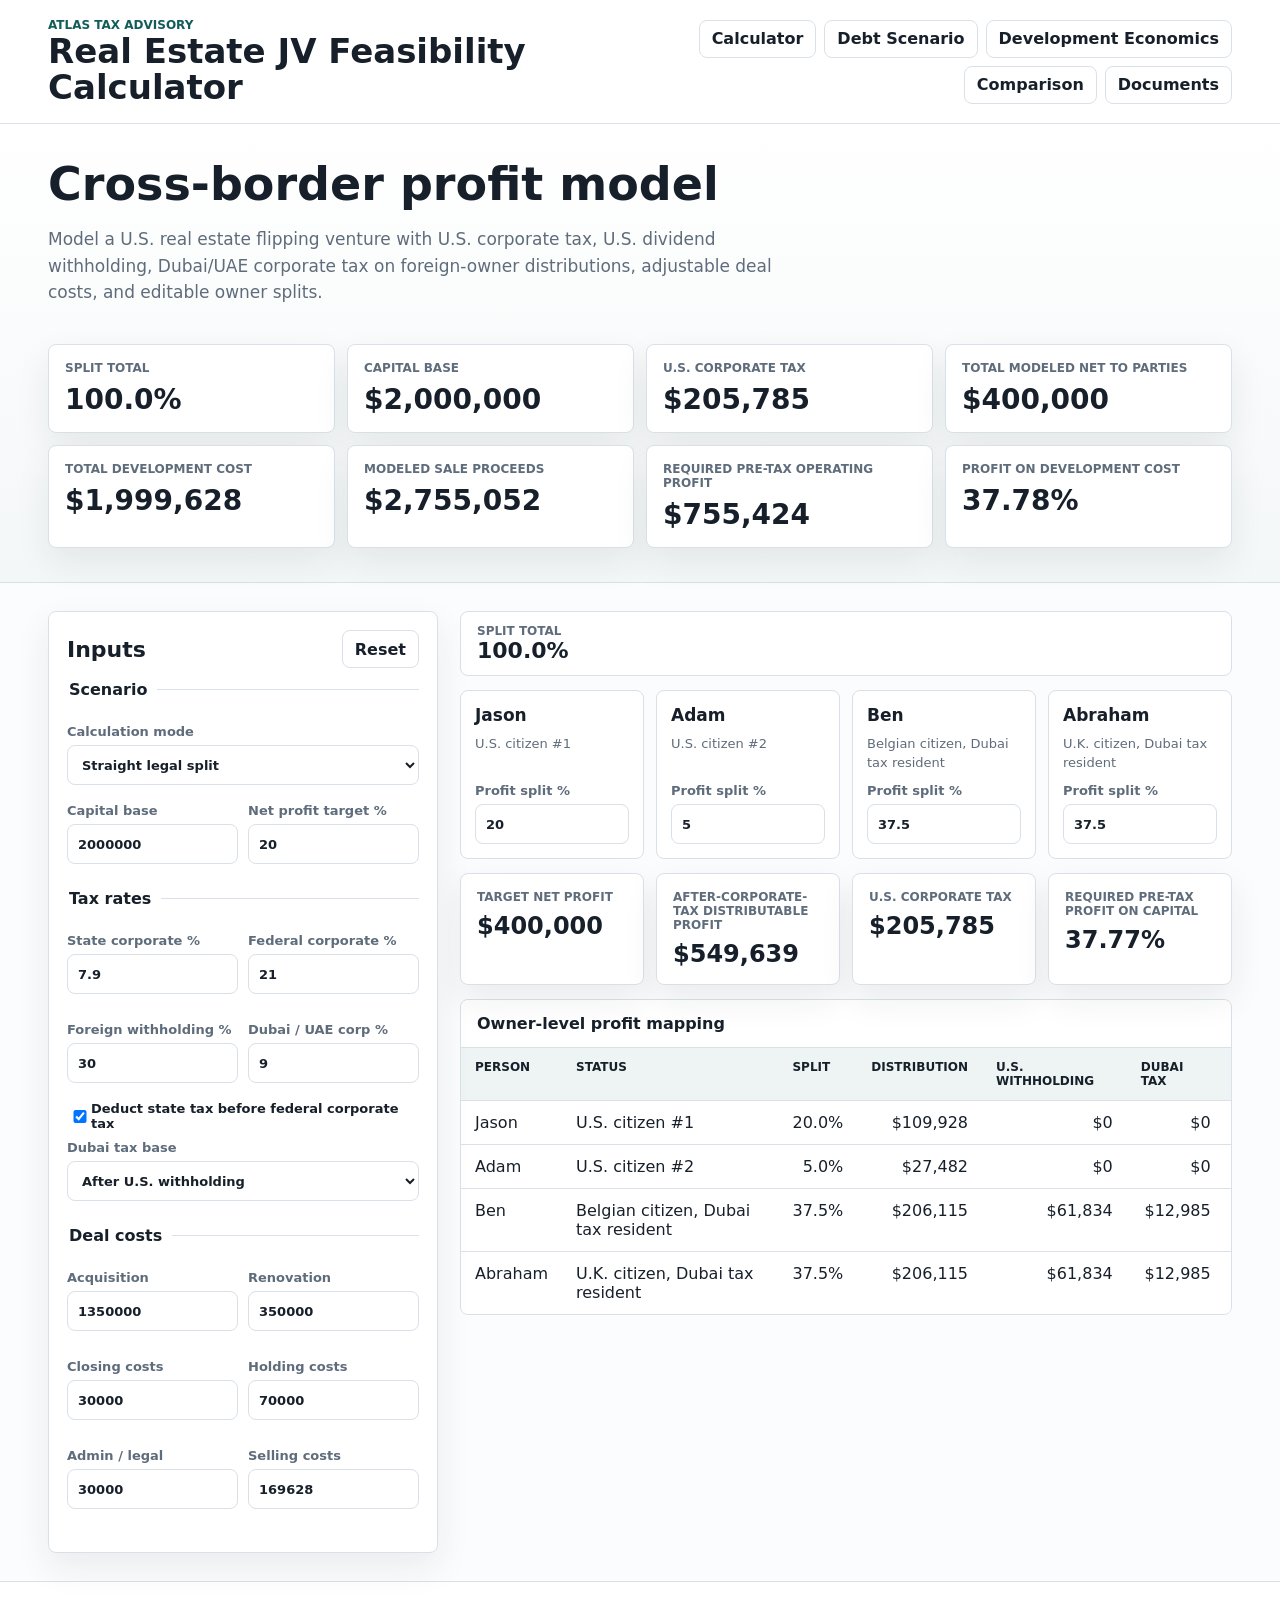
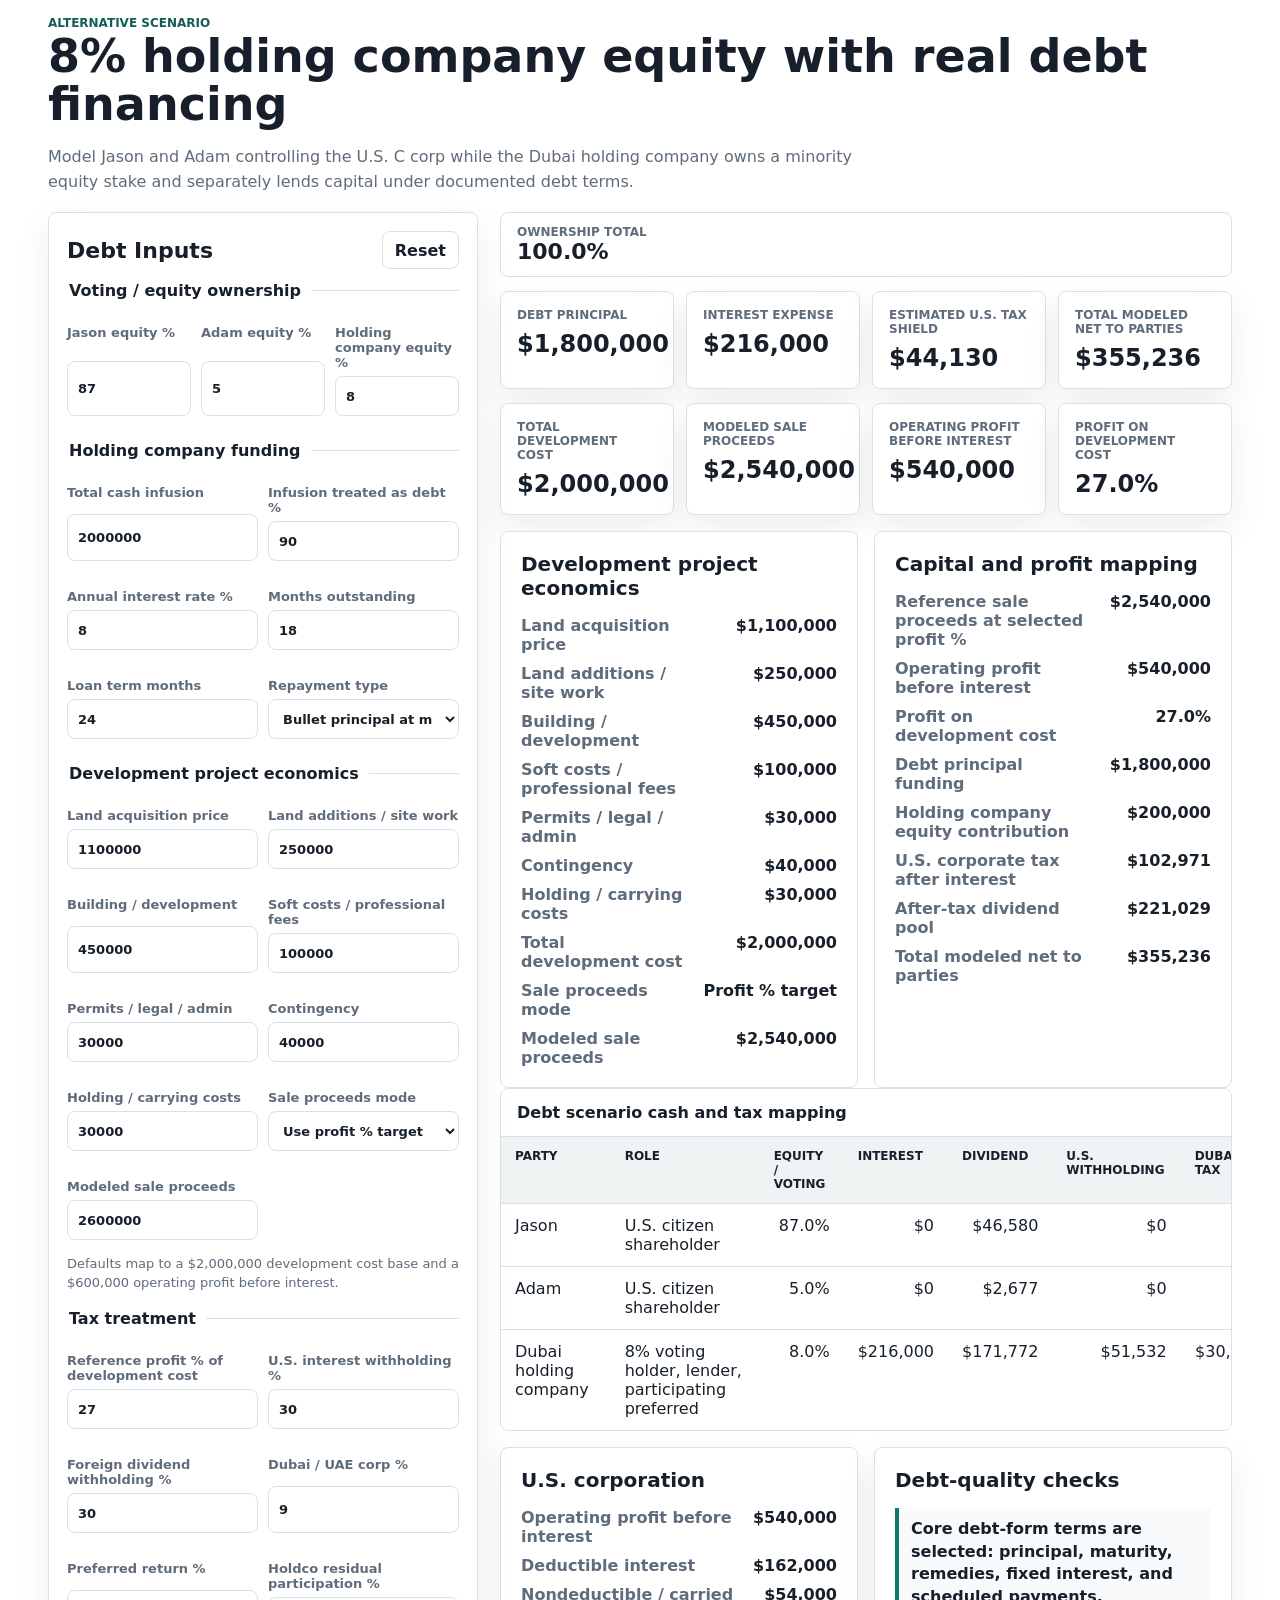
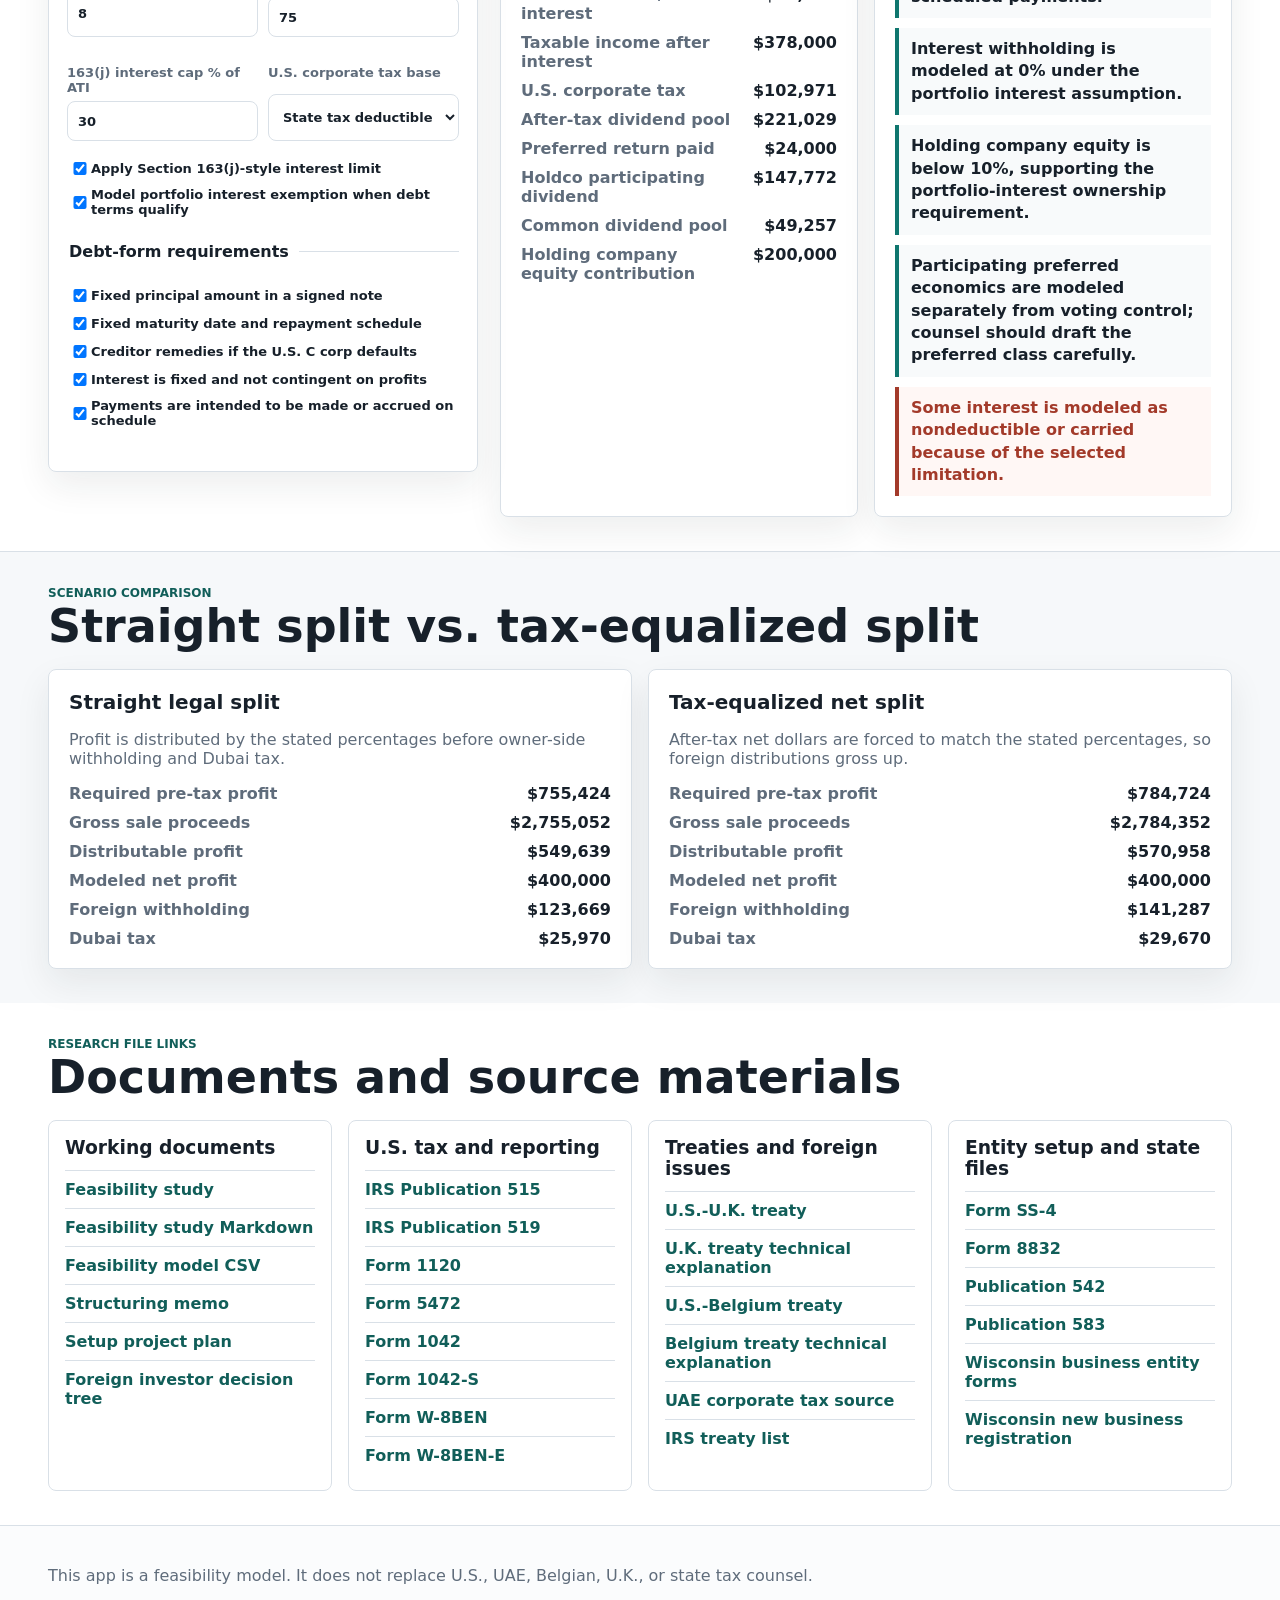
==== commit 24461e5c: "Set holdco dividend withholding default to 30 percent" ====
--- a/index.html
+++ b/index.html
@@ -337,7 +337,7 @@
                 </label>
                 <label>
                   <span>Foreign dividend withholding %</span>
-                  <input id="debtDividendWithholdingRate" type="number" min="0" step="0.1" value="0">
+                  <input id="debtDividendWithholdingRate" type="number" min="0" step="0.1" value="30">
                 </label>
                 <label>
                   <span>Dubai / UAE corp %</span>
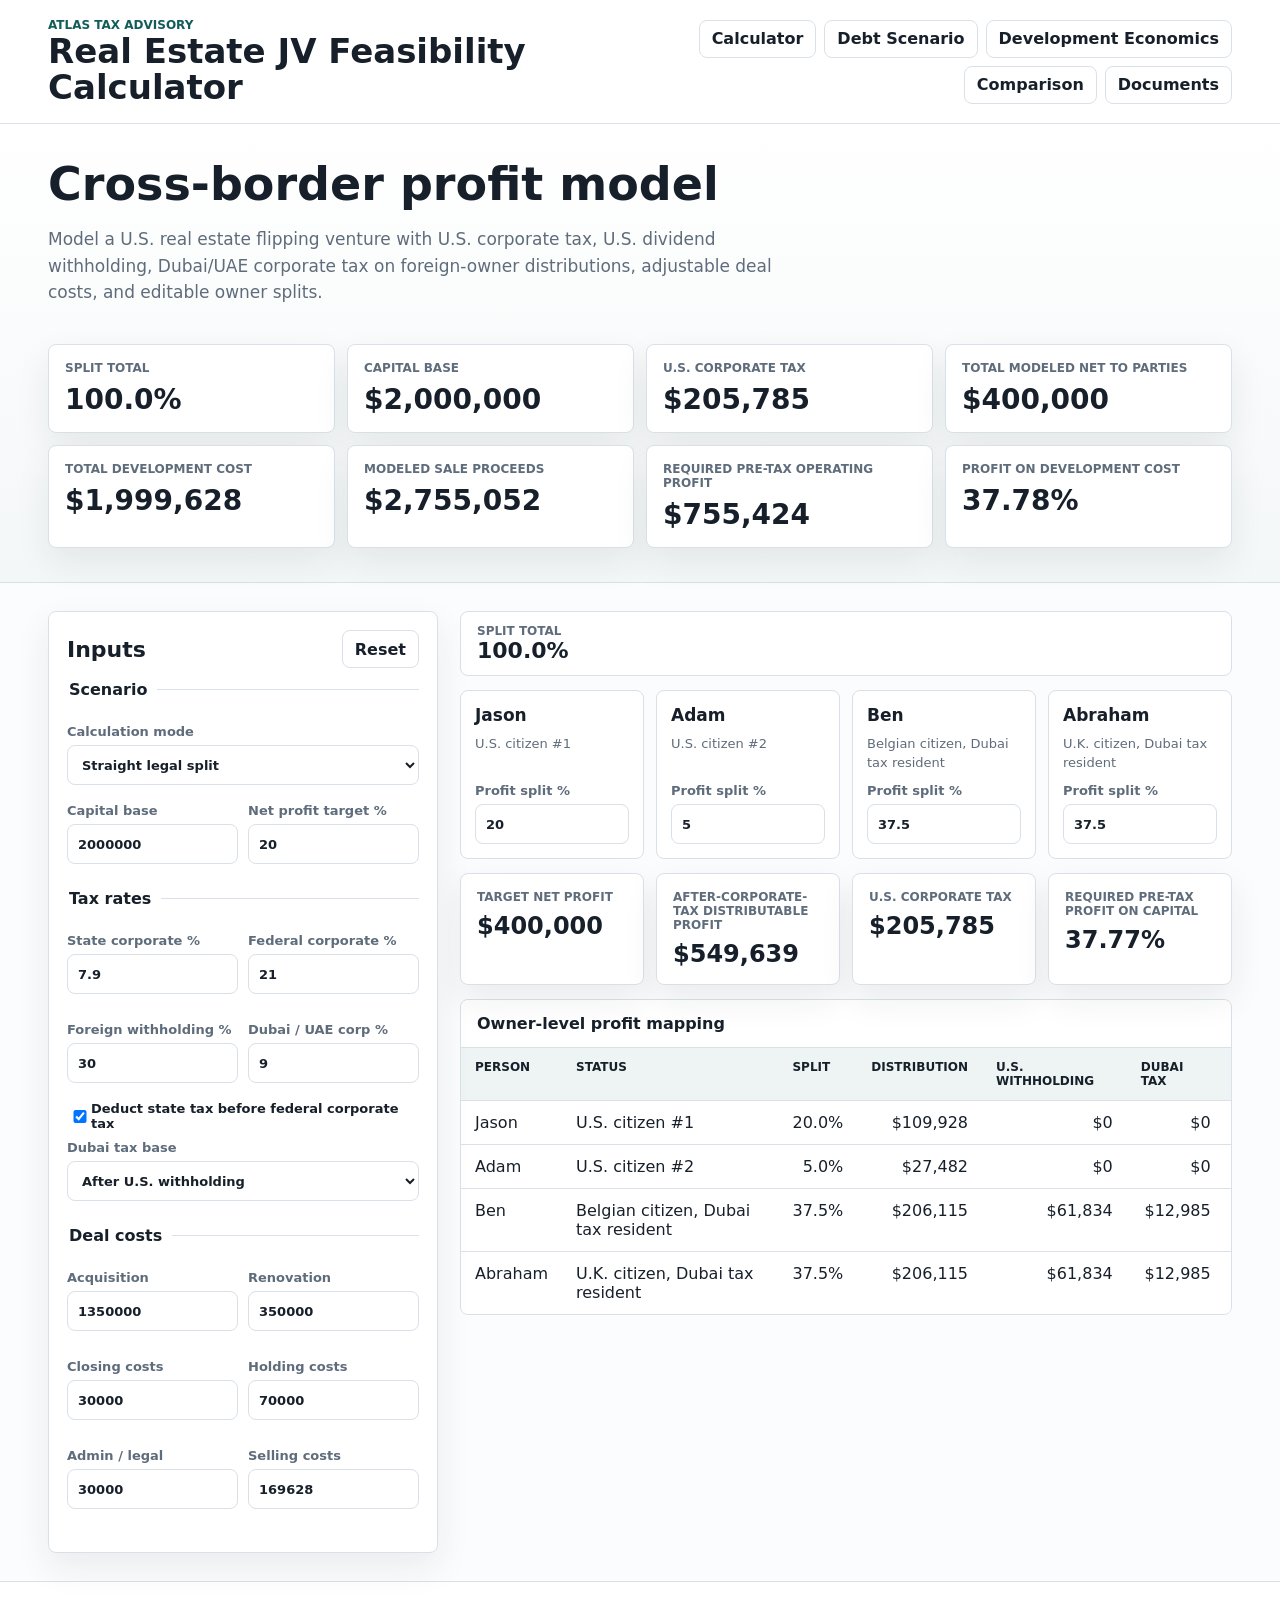
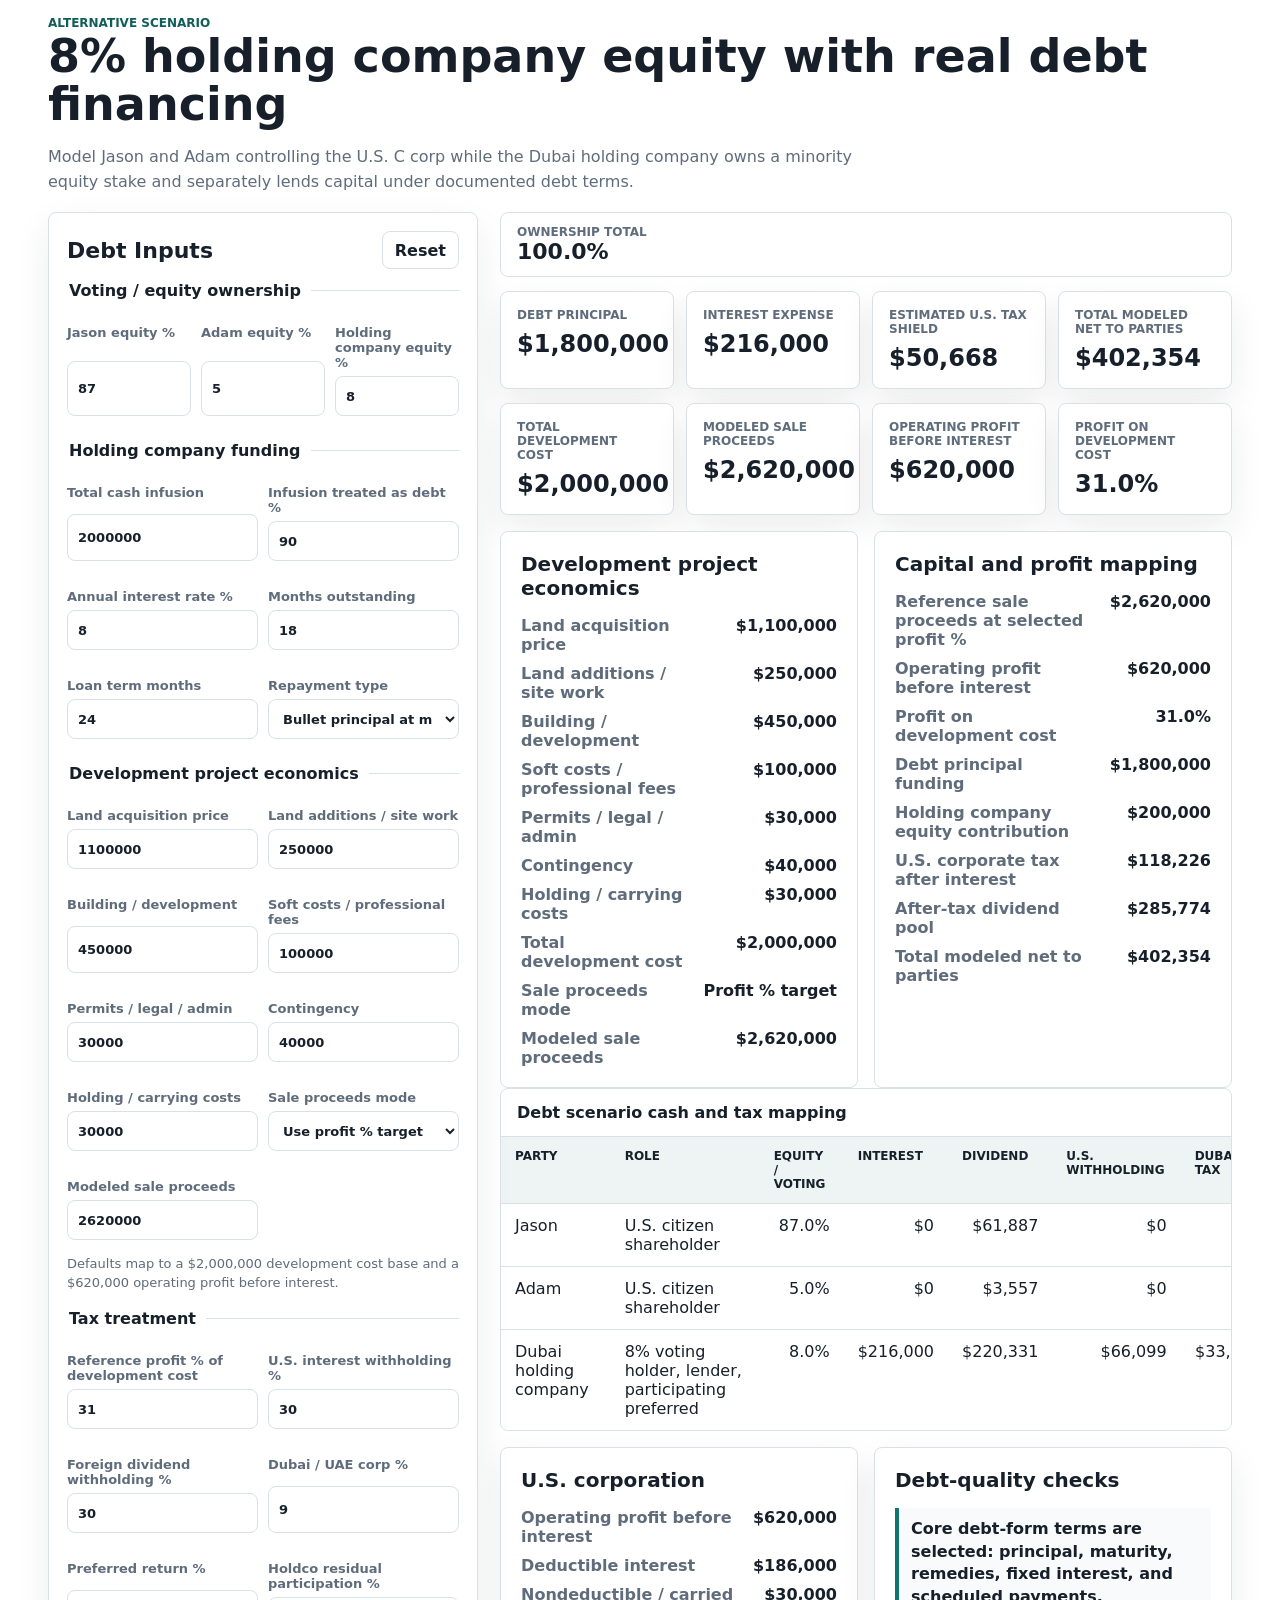
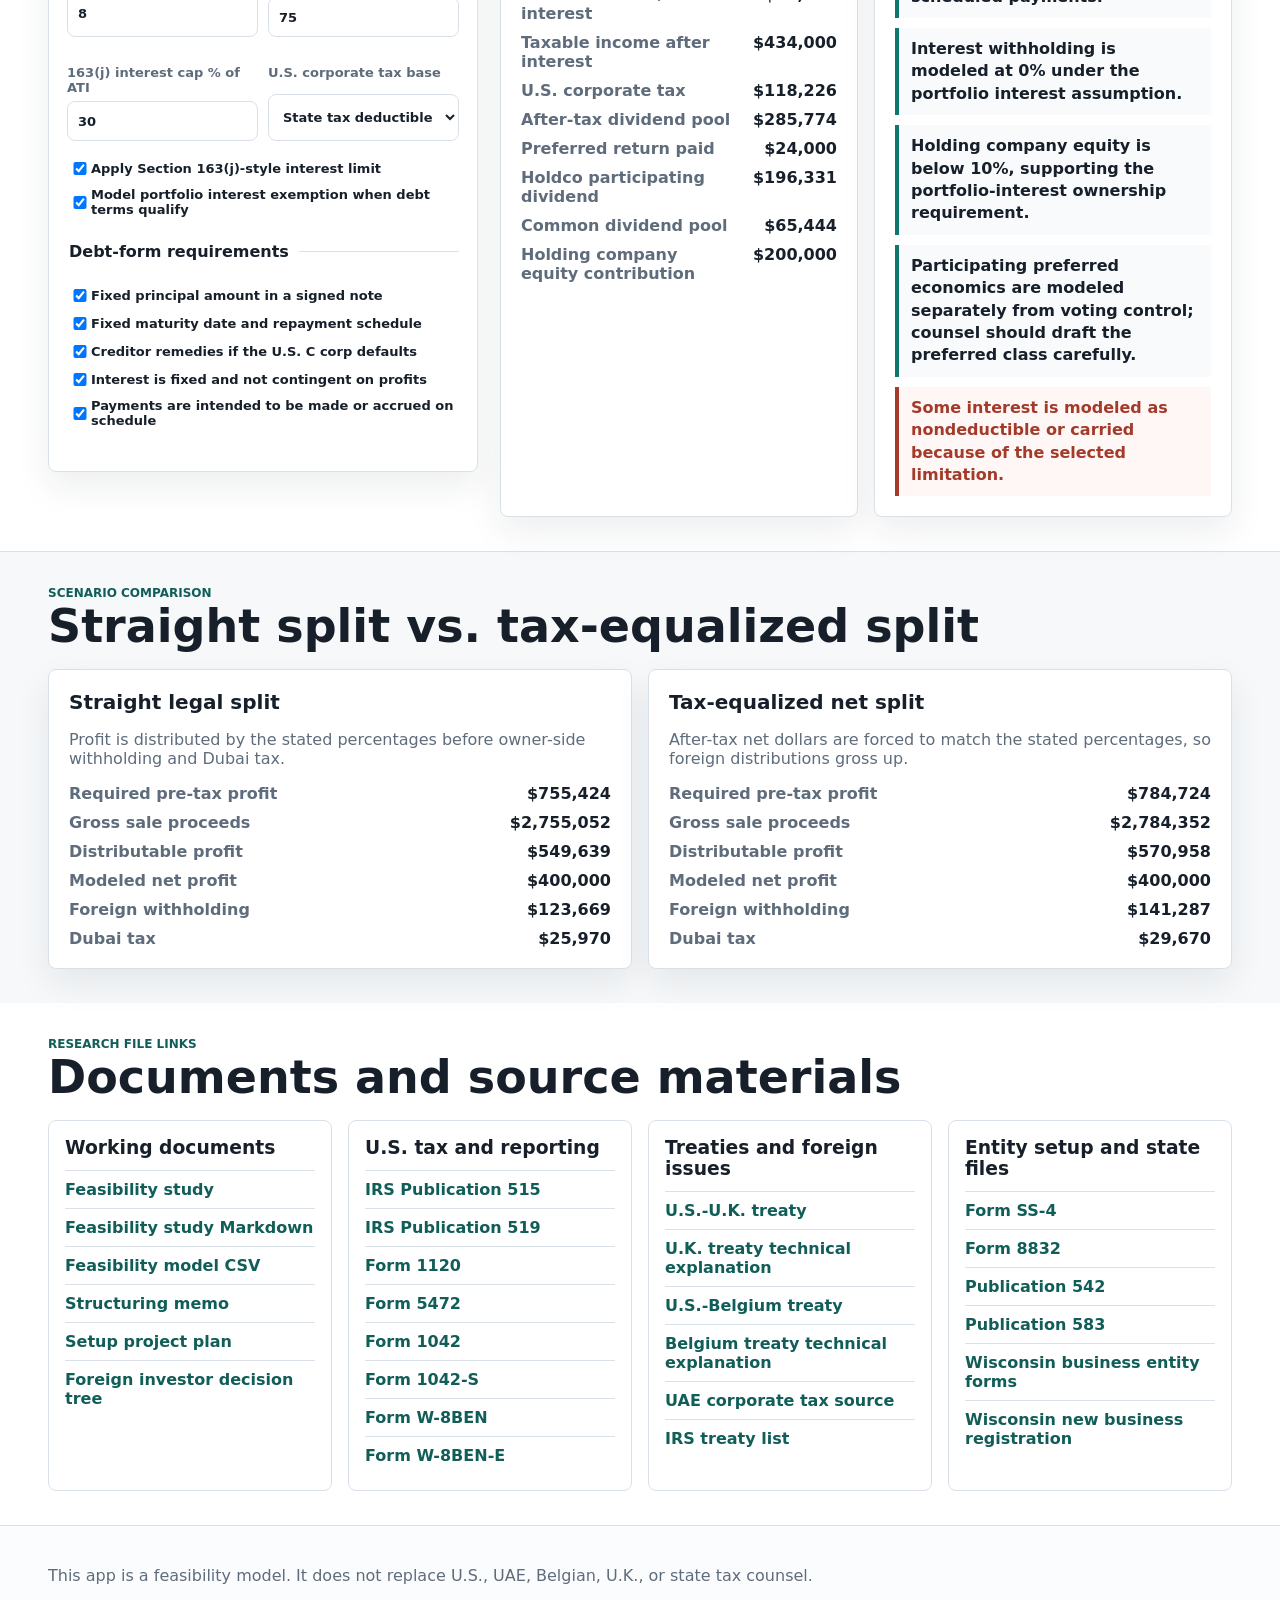
==== commit f90162e8: "Set holdco reference profit default to 31 percent" ====
--- a/index.html
+++ b/index.html
@@ -316,11 +316,11 @@
                 </label>
                 <label>
                   <span>Modeled sale proceeds</span>
-                  <input id="devSaleProceeds" type="number" min="0" step="10000" value="2600000">
+                  <input id="devSaleProceeds" type="number" min="0" step="10000" value="2620000">
                 </label>
               </div>
               <p class="field-note">
-                Defaults map to a $2,000,000 development cost base and a $600,000 operating profit before interest.
+                Defaults map to a $2,000,000 development cost base and a $620,000 operating profit before interest.
               </p>
             </fieldset>
 
@@ -329,7 +329,7 @@
               <div class="two-col">
                 <label>
                   <span>Reference profit % of development cost</span>
-                  <input id="debtOperatingProfitPct" type="number" min="0" step="0.1" value="27">
+                  <input id="debtOperatingProfitPct" type="number" min="0" step="0.1" value="31">
                 </label>
                 <label>
                   <span>U.S. interest withholding %</span>
@@ -433,15 +433,15 @@
               </article>
               <article>
                 <span>Modeled sale proceeds</span>
-                <strong id="devModeledSale">$2,600,000</strong>
+                <strong id="devModeledSale">$2,620,000</strong>
               </article>
               <article>
                 <span>Operating profit before interest</span>
-                <strong id="devOperatingProfit">$600,000</strong>
+                <strong id="devOperatingProfit">$620,000</strong>
               </article>
               <article>
                 <span>Profit on development cost</span>
-                <strong id="devProfitPct">30.0%</strong>
+                <strong id="devProfitPct">31.0%</strong>
               </article>
             </div>
 
@@ -458,20 +458,20 @@
                   <dt>Holding / carrying costs</dt><dd>$30,000</dd>
                   <dt>Total development cost</dt><dd>$2,000,000</dd>
                   <dt>Sale proceeds mode</dt><dd>Profit % target</dd>
-                  <dt>Modeled sale proceeds</dt><dd>$2,600,000</dd>
+                  <dt>Modeled sale proceeds</dt><dd>$2,620,000</dd>
                 </dl>
               </article>
               <article>
                 <h3>Capital and profit mapping</h3>
                 <dl id="capitalMappingSummary">
-                  <dt>Reference sale proceeds at selected profit %</dt><dd>$2,600,000</dd>
-                  <dt>Operating profit before interest</dt><dd>$600,000</dd>
-                  <dt>Profit on development cost</dt><dd>30.0%</dd>
+                  <dt>Reference sale proceeds at selected profit %</dt><dd>$2,620,000</dd>
+                  <dt>Operating profit before interest</dt><dd>$620,000</dd>
+                  <dt>Profit on development cost</dt><dd>31.0%</dd>
                   <dt>Debt principal funding</dt><dd>$1,350,000</dd>
                   <dt>Holding company equity contribution</dt><dd>$150,000</dd>
-                  <dt>U.S. corporate tax after interest</dt><dd>$119,316</dd>
-                  <dt>After-tax dividend pool</dt><dd>$318,684</dd>
-                  <dt>Total modeled net to parties</dt><dd>$377,709</dd>
+                  <dt>U.S. corporate tax after interest</dt><dd>$118,226</dd>
+                  <dt>After-tax dividend pool</dt><dd>$285,774</dd>
+                  <dt>Total modeled net to parties</dt><dd>$402,899</dd>
                 </dl>
               </article>
             </div>
